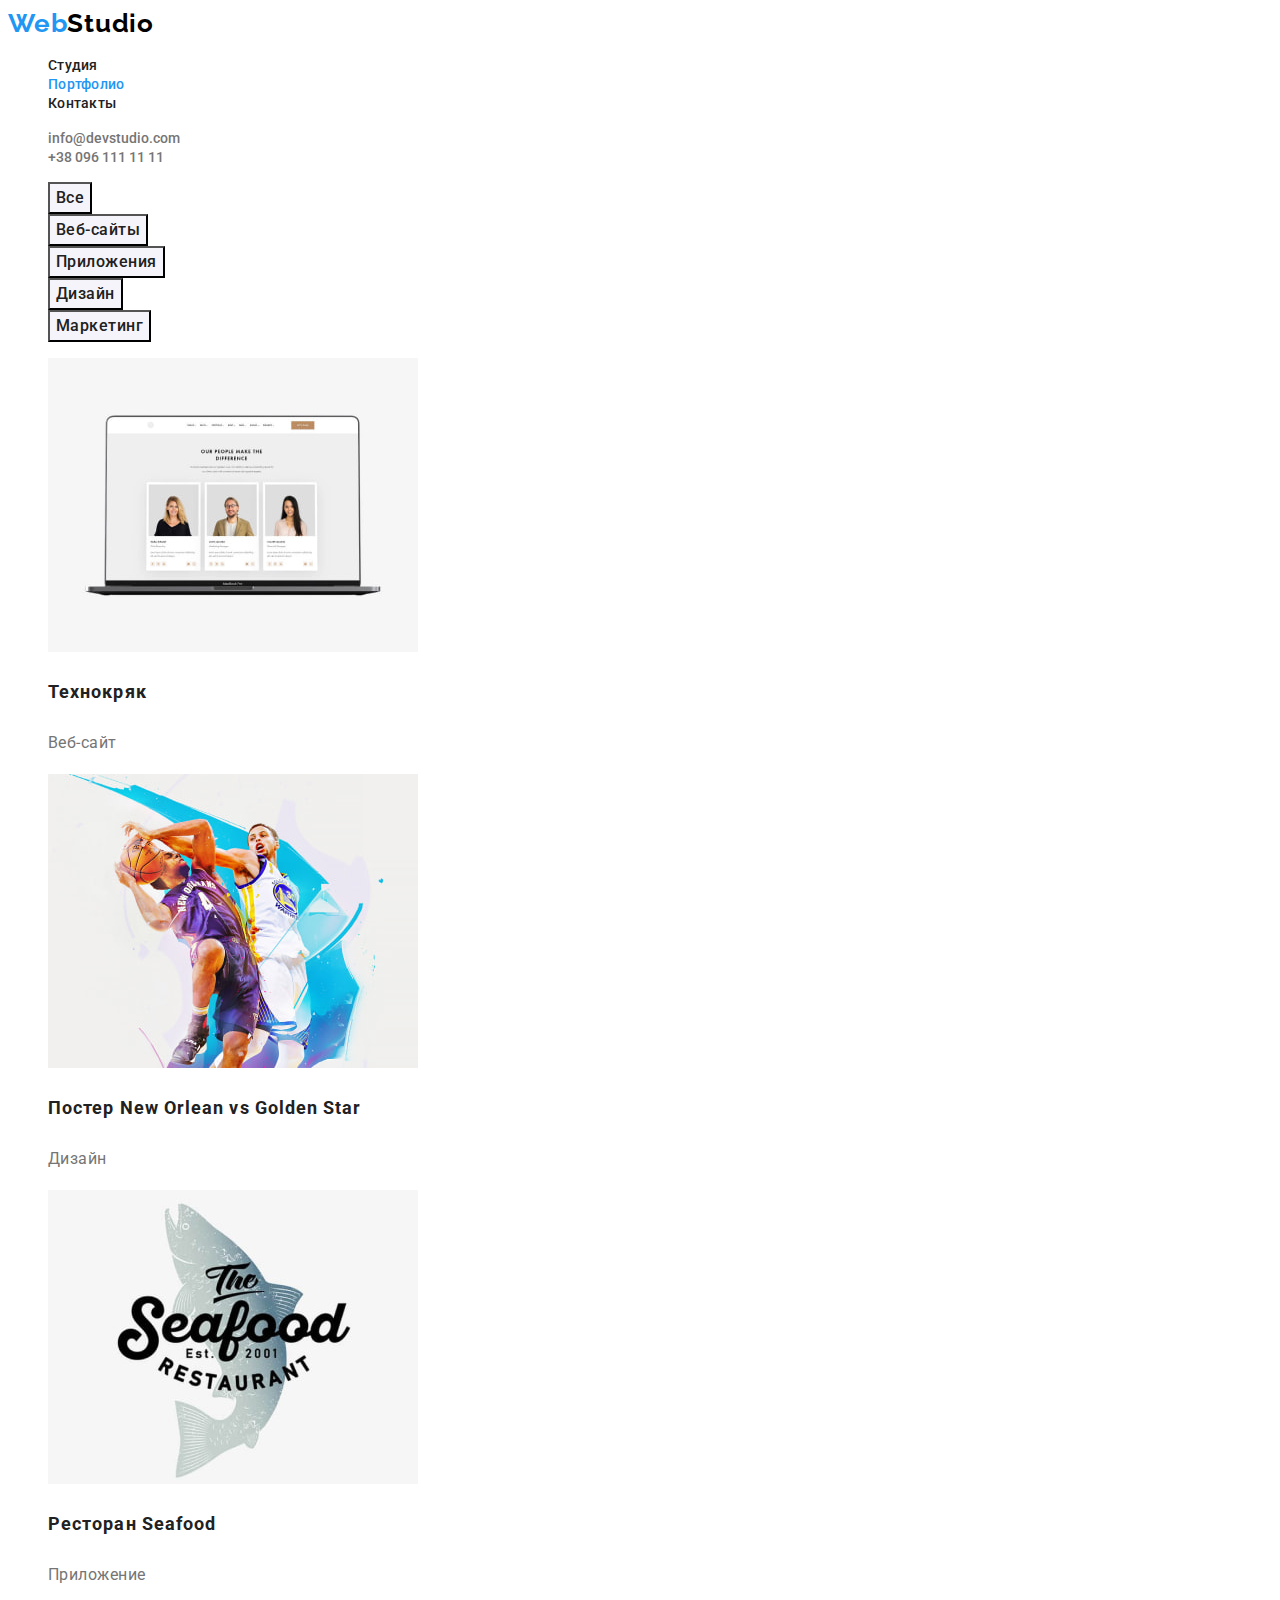
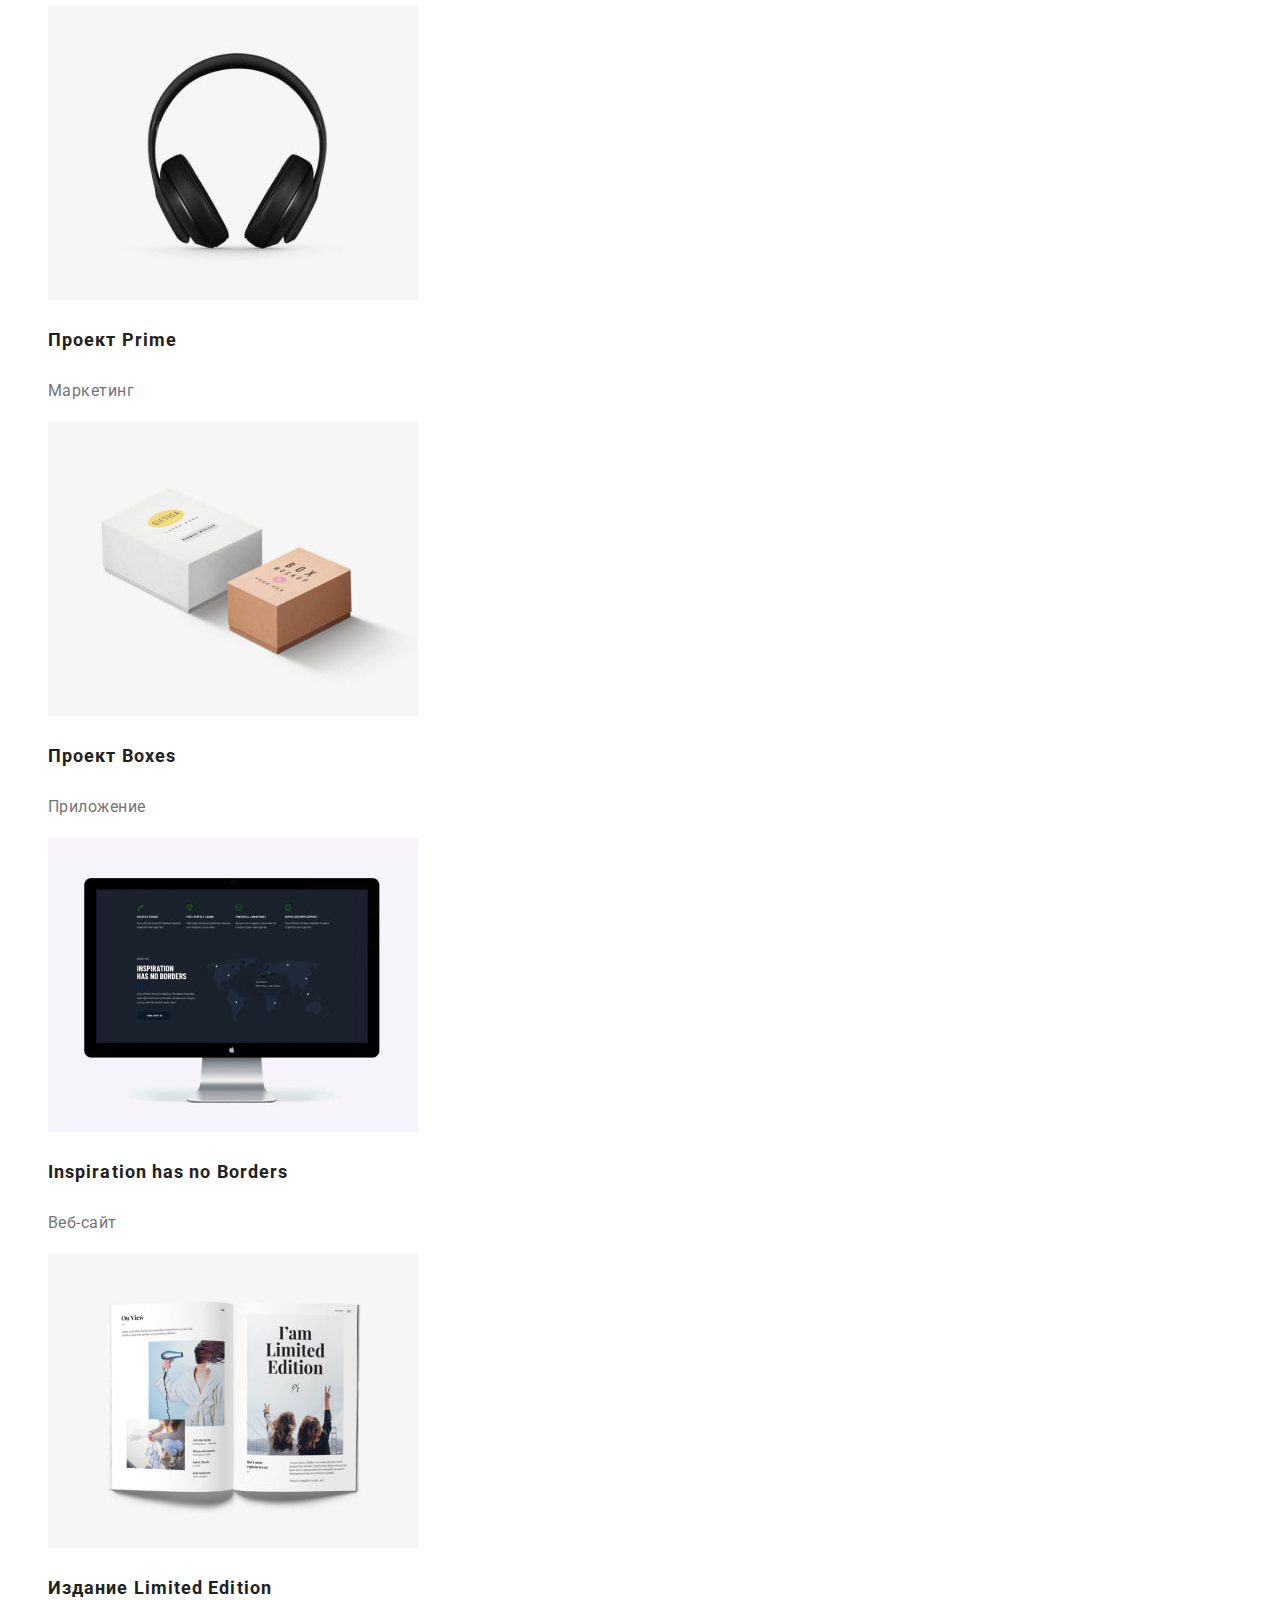
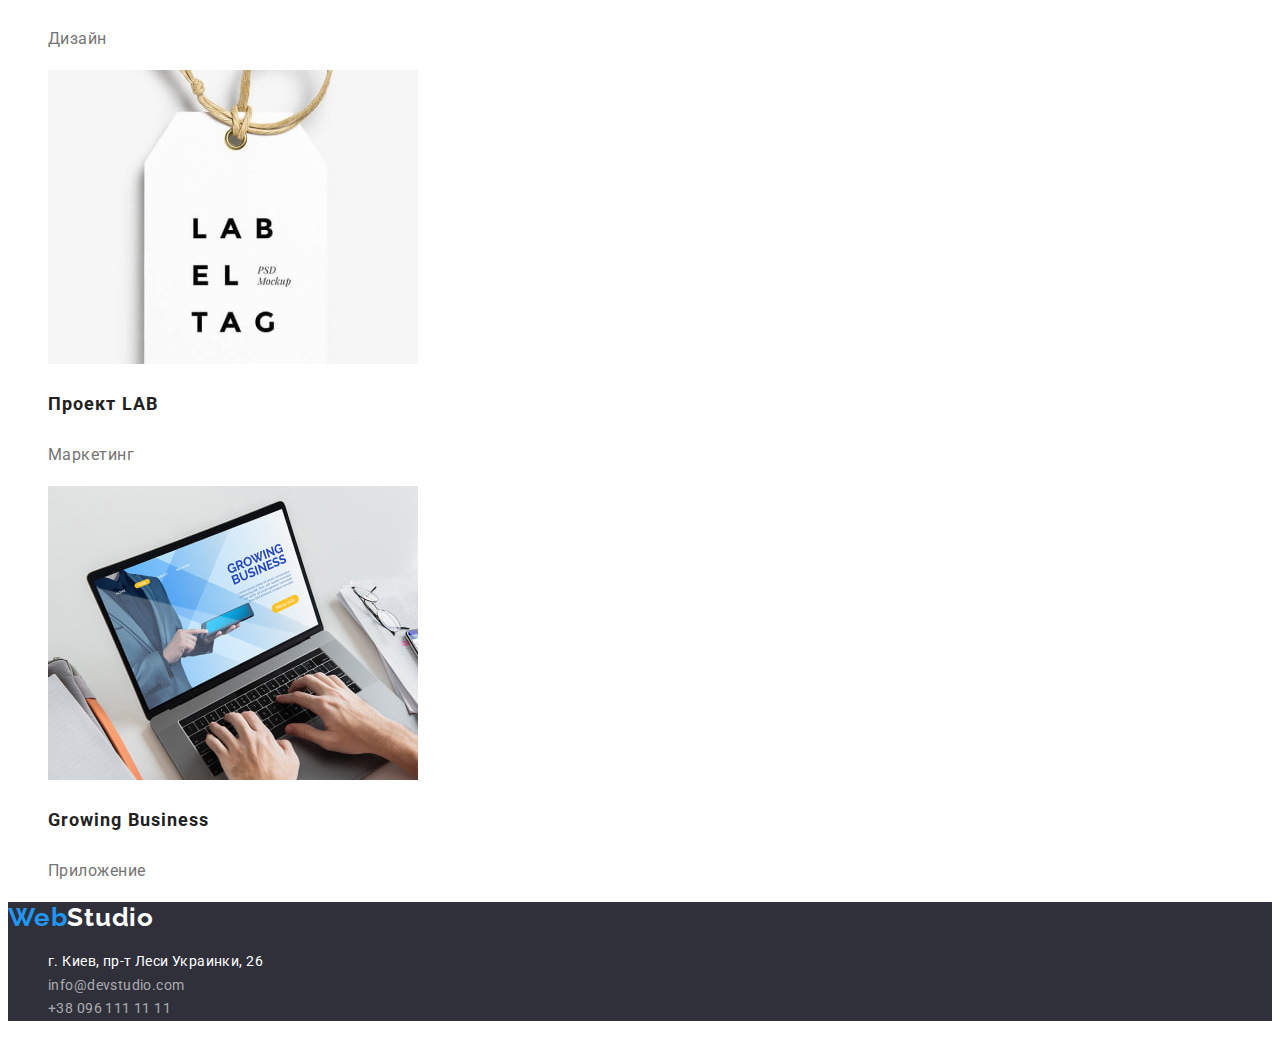
==== portfolio.html @ c5df9e2e "Клонирует репозиторий" ====
<!DOCTYPE html>
<html lang="en">
<head>
    <meta charset="UTF-8">
    <meta http-equiv="X-UA-Compatible" content="IE=edge">
    <meta name="viewport" content="width=, initial-scale=1.0">
    <title>Портфолио</title>

    <link rel="preconnect" href="https://fonts.googleapis.com">
    <link rel="preconnect" href="https://fonts.gstatic.com" crossorigin>
    <link href="https://fonts.googleapis.com/css2?family=Raleway:wght@700&family=Roboto:wght@400;500;700;900&display=swap" rel="stylesheet">

    <link rel="stylesheet" href="./css/styles.css">

</head>
<body>
    <!-- Шапка сайта -->
    <header>
        <nav>
            <a class="logo" href="./index.html">Web<span class="logo-title">Studio</span></a> 
            <ul>
                <li><a class="link-nav" href="./index.html">Студия</a></li>
                <li><a class="link-nav current" href="./portfolio.html">Портфолио</a></li>
                <li><a class="link-nav" href="">Контакты</a></li>
            </ul>
        </nav>

            <ul>
                <li><a class="contact-nav" href="mailto:info@devstudio.com">info@devstudio.com</a></li>
                <li><a class="contact-nav" href="tel:+380961111111">+38 096 111 11 11</a></li>
            </ul>  
    </header>

    <main>
        <section>
            <!-- Заголовок для ассистивных технологий -->
            <h1 class="visually-hidden">Портфолио</h1>

            <!-- Фильтры -->
            <!-- Заголовок для ассистивных технологий -->
            <h2 class="visually-hidden">Фильтры страницы портфолио</h2>
            <ul>
                <li>
                    <button class="button-filter active" type="button">Все</button>
                </li>
                <li>
                    <button class="button-filter" type="button">Веб-сайты</button>
                </li>
                <li>
                    <button class="button-filter" type="button">Приложения</button>
                </li>
                <li>
                    <button class="button-filter" type="button">Дизайн</button>
                </li>
                <li>
                    <button class="button-filter" type="button">Маркетинг</button>
                </li>
            </ul>        
            
            <!-- Заголовок для ассистивных технологий  -->
            <h2 class="visually-hidden">Галерея проектов</h2>
            <ul>
                <li>
                    <a href="">
                        <img src="./img-portfolio/img-1.jpeg" alt="Веб-сайт" width="370">
                        <h3 class="cards-title" >Технокряк</h3>
                        <p class="cards-item">Веб-сайт</p>
                    </a>
                </li>
                <li>
                    <a href="">
                        <img src="./img-portfolio/img-2.jpeg" alt="Дизайн" width="370">
                        <h3 class="cards-title" >Постер New Orlean vs Golden Star</h3>
                        <p class="cards-item">Дизайн</p>
                    </a>
                </li>
                <li>
                    <a href="">
                        <img src="./img-portfolio/img-3.jpeg" alt="Приложение" width="370">
                        <h3 class="cards-title" >Ресторан Seafood</h3>
                        <p class="cards-item">Приложение</p>
                    </a>
                </li>
                <li>
                    <a href="">
                        <img src="./img-portfolio/img-4.jpeg" alt="Маркетинг" width="370">
                        <h3 class="cards-title" >Проект Prime</h3>
                        <p class="cards-item">Маркетинг</p>
                    </a>
                </li>
                <li>
                    <a href="">
                        <img src="./img-portfolio/img-5.jpeg" alt="Приложение" width="370">
                        <h3 class="cards-title" >Проект Boxes</h3>
                        <p class="cards-item">Приложение</p>
                    </a>
                </li>
                <li>
                    <a href="">
                        <img src="./img-portfolio/img-6.jpeg" alt="Веб-сайт" width="370">
                        <h3 class="cards-title" >Inspiration has no Borders</h3>
                        <p class="cards-item">Веб-сайт</p>
                    </a>
                </li>
                <li>
                    <a href="">
                        <img src="./img-portfolio/img-7.jpeg" alt="Дизайн" width="370">
                        <h3 class="cards-title" >Издание Limited Edition</h3>
                        <p class="cards-item">Дизайн</p>
                    </a>
                </li>
                <li>
                    <a href="">
                        <img src="./img-portfolio/img-8.jpeg" alt="Маркетинг" width="370">
                        <h3 class="cards-title" >Проект LAB</h3>
                        <p class="cards-item">Маркетинг</p>
                    </a>
                </li>
                <li>
                    <a href="">
                        <img src="./img-portfolio/img-9.jpeg" alt="Приложение" width="370">
                        <h3 class="cards-title" >Growing Business</h3>
                        <p class="cards-item">Приложение</p>
                    </a>
                </li>
            </ul>
        </section>
    </main>

    <!-- Футер -->
    <footer class="footer">
        <a class="logo" href="./index.html">Web<span class="logo-title-footer">Studio</span></a>
        <address>
            <ul>
                <li><a class="address-text" href="">г. Киев, пр-т Леси Украинки, 26</a></li>
                <li><a class="address-link" href="mailto:info@devstudio.com">info@devstudio.com</a></li>
                <li><a class="address-link" href="tel:+380961111111">+38 096 111 11 11</a></li>
            </ul>
        </address>
    </footer>
</body>
</html>
---- css/styles.css ----
:root {
  --primary-text-color: #757575;
  --title-text-color: #212121;
  --accent-color: #2196f3;
  --background-clr-btn: #F5F4FA;
}

body {
  font-family: 'Roboto', sans-serif;
  background-color: #ffffff;
  color: var(--primary-text-color);
}

li {
  list-style: none;
}
a {
  text-decoration: none;
}
/* Шапка сайта */
.logo {
  font-family: 'Raleway';
  font-weight: 700;
  font-size: 26px;
  line-height: 1.2;
  letter-spacing: 0.03em;

  color: var(--accent-color);
}

.logo-title {
  font-family: 'Raleway';
  font-size: 26px;
  line-height: 1.2;
  letter-spacing: 0.03em;

  color: #000000;
}

.link-nav.current {
  color: var(--accent-color)
}

.link-nav {
  font-weight: 500;
  font-size: 14px;
  line-height: 1.14;
  letter-spacing: 0.02em;

  color: var(--title-text-color);
}

.link-nav:hover,
.link-nav.current:focus {
  color: var(--accent-color);
}

.link-nav.current:active {
  color: var(--accent-color);
}

.contact-nav {
  font-weight: 500;
  font-size: 14px;
  line-height: 1.14;

  color: var(--primary-text-color);
}

.contact-nav:hover,
.contact-nav:focus {
  color: var(--accent-color);
}

/* Секция Герой */
.hero {
  background: #2f303a;
}

.hero-title {
  font-weight: 900;
  font-size: 44px;
  line-height: 1.4;
  text-align: center;
  letter-spacing: 0.06em;
  text-transform: uppercase;

  color: #ffffff;
}

.button {
  font-family: inherit;
  font-weight: 700;
  font-size: 16px;
  line-height: 1.8;
  align-items: center;
  text-align: center;
  letter-spacing: 0.06em;
  cursor: pointer;

  background-color: var(--accent-color);
  color: #FFFFFF;
}

/* Основные задачи Веб-Студии */
.visually-hidden {
  position: absolute;
  white-space: nowrap;
  width: 1px;
  height: 1px;
  overflow: hidden;
  border: 0;
  padding: 0;
  clip: rect(0 0 0 0);
  clip-path: inset(50%);
  margin: -1px;
}

.features-title {
  font-weight: 700;
  font-size: 14px;
  line-height: 1.14;
  letter-spacing: 0.03em;
  text-transform: uppercase;

  color: var(--title-text-color)
  }

.features-text {
font-size: 14px;
line-height: 1.7;
letter-spacing: 0.03em;

color: var(--primary-text-color)
}

/* Задачи Веб-Студии */
.tasks {
font-weight: 700;
font-size: 36px;
line-height: 1.16;
text-align: center;
letter-spacing: 0.03em;

color: var(--title-text-color)
}

/* Наша команда */
.section-team {
  background: #F5F4FA;
}
.team-title {
  font-weight: 700;
  font-size: 36px;
  line-height: 1.16;
  text-align: center;
  letter-spacing: 0.03em;

  color: var(--title-text-color)
}

.team-member {
  font-weight: 500;
  font-size: 16px;
  line-height: 1.18;
  letter-spacing: 0.03em;

  color: var(--title-text-color);
}

.team-stream {
  font-weight: 400;
  font-size: 16px;
  line-height: 1.18;
  letter-spacing: 0.03em;

  color: var(--primary-text-color)
}

/* Футер */
.footer {
  background: #2F303A;
}

.logo-title-footer {
  font-family: 'Raleway';
  font-size: 26px;
  line-height: 1.2;
  letter-spacing: 0.03em;

  color: #FFFFFF;
}

.address-text {
  font-family: 'Roboto';
  font-style: normal;
  font-size: 14px;
  line-height: 1.71;
  letter-spacing: 0.03em;

  color: #FFFFFF;
}
.address-link {
  font-family: 'Roboto';
  font-style: normal;
  font-size: 14px;
  line-height: 1.71;
  letter-spacing: 0.03em;

  color: rgba(255, 255, 255, 0.6);
}

/* Страница Портфолио */

.button-filter {
  font-family: inherit;
  font-weight: 500;
  font-size: 16px;
  line-height: 1.62;
  text-align: center;
  letter-spacing: 0.03em;
  cursor: pointer;
  
  color:var(--title-text-color);
  background-color: var(--background-clr-btn);
}
.button-filter:hover,
.button-filter:focus {
  color: #FFFFFF;
  background-color: var(--accent-color);
}
.button-filter .active:active {
  color: #FFFFFF;
  background-color: var(--accent-color);
}
/* Галерея проектов */
.cards-title {
  font-weight: 700;
  font-size: 18px;
  line-height: 2;
  letter-spacing: 0.06em;

  color: var(--title-text-color)
}
.cards-item {
  font-size: 16px;
  line-height: 1.88;
  letter-spacing: 0.03em;

  color: var(--primary-text-color);
}
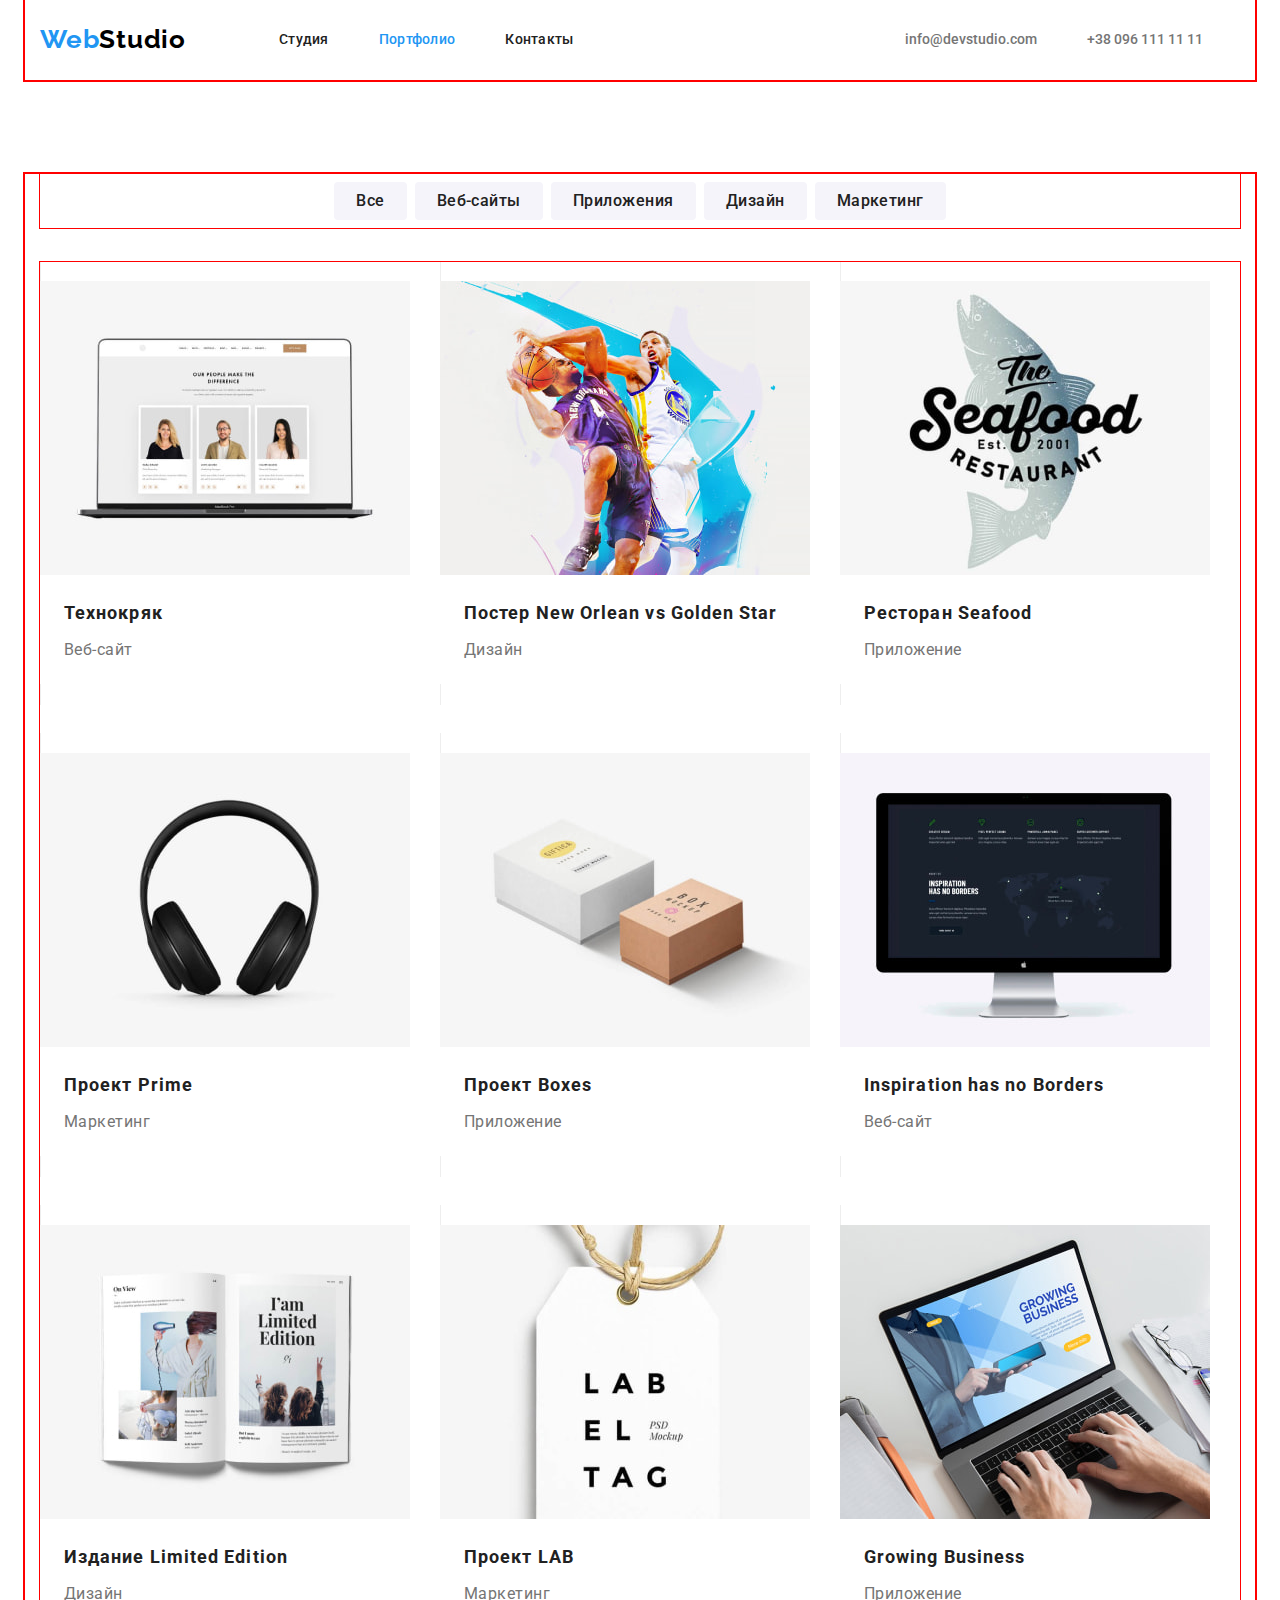
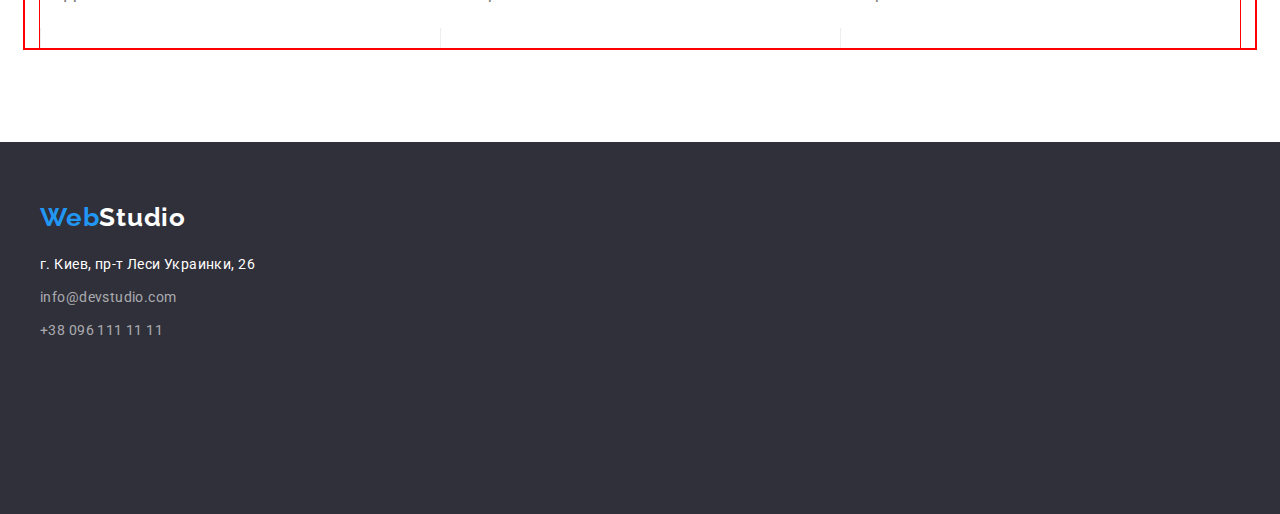
==== commit 6e7c81ba: "Оформляет страницу портфолио" ====
--- a/portfolio.html
+++ b/portfolio.html
@@ -6,118 +6,123 @@
     <meta name="viewport" content="width=, initial-scale=1.0">
     <title>Портфолио</title>
 
+    <link rel="stylesheet" href="https://cdnjs.cloudflare.com/ajax/libs/modern-normalize/1.1.0/modern-normalize.min.css" integrity="sha512-wpPYUAdjBVSE4KJnH1VR1HeZfpl1ub8YT/NKx4PuQ5NmX2tKuGu6U/JRp5y+Y8XG2tV+wKQpNHVUX03MfMFn9Q==" crossorigin="anonymous" referrerpolicy="no-referrer" />
+
     <link rel="preconnect" href="https://fonts.googleapis.com">
     <link rel="preconnect" href="https://fonts.gstatic.com" crossorigin>
     <link href="https://fonts.googleapis.com/css2?family=Raleway:wght@700&family=Roboto:wght@400;500;700;900&display=swap" rel="stylesheet">
 
     <link rel="stylesheet" href="./css/styles.css">
+    <link rel="stylesheet" href="./css/flex.css">
 
 </head>
 <body>
     <!-- Шапка сайта -->
     <header>
-        <nav>
-            <a class="logo" href="./index.html">Web<span class="logo-title">Studio</span></a> 
-            <ul>
-                <li><a class="link-nav" href="./index.html">Студия</a></li>
-                <li><a class="link-nav current" href="./portfolio.html">Портфолио</a></li>
-                <li><a class="link-nav" href="">Контакты</a></li>
+        <div class="header">
+            <nav class="nav-box">
+                <a class="logo" href="./index.html">Web<span class="logo-title">Studio</span></a> 
+                <ul class="navigation-links">
+                    <li class="site-nav"><a class="link-nav" href="./index.html">Студия</a></li>
+                    <li class="site-nav"><a class="link-nav current" href="./portfolio.html">Портфолио</a></li>
+                    <li class="site-nav"><a class="link-nav" href="">Контакты</a></li>
+                </ul>
+            </nav>
+
+            <ul class="contact-box">
+                <li class="site-contact"><a class="contact-nav" href="mailto:info@devstudio.com">info@devstudio.com</a></li>
+                <li class="site-contact"><a class="contact-nav" href="tel:+380961111111">+38 096 111 11 11</a></li>
             </ul>
-        </nav>
-
-            <ul>
-                <li><a class="contact-nav" href="mailto:info@devstudio.com">info@devstudio.com</a></li>
-                <li><a class="contact-nav" href="tel:+380961111111">+38 096 111 11 11</a></li>
-            </ul>  
+        </div> 
     </header>
 
     <main>
-        <section>
+        <section class="portfolio">
             <!-- Заголовок для ассистивных технологий -->
             <h1 class="visually-hidden">Портфолио</h1>
 
             <!-- Фильтры -->
             <!-- Заголовок для ассистивных технологий -->
             <h2 class="visually-hidden">Фильтры страницы портфолио</h2>
-            <ul>
-                <li>
-                    <button class="button-filter active" type="button">Все</button>
-                </li>
-                <li>
-                    <button class="button-filter" type="button">Веб-сайты</button>
-                </li>
-                <li>
-                    <button class="button-filter" type="button">Приложения</button>
-                </li>
-                <li>
-                    <button class="button-filter" type="button">Дизайн</button>
-                </li>
-                <li>
-                    <button class="button-filter" type="button">Маркетинг</button>
-                </li>
-            </ul>        
+                <ul class="list-filter">
+                    <li class="item-filter">
+                        <button class="button-filter active" type="button">Все</button>
+                    </li>
+                    <li class="item-filter">
+                        <button class="button-filter" type="button">Веб-сайты</button>
+                    </li>
+                    <li class="item-filter">
+                        <button class="button-filter" type="button">Приложения</button>
+                    </li>
+                    <li class="item-filter">
+                        <button class="button-filter" type="button">Дизайн</button>
+                    </li>
+                    <li class="item-filter">
+                        <button class="button-filter" type="button">Маркетинг</button>
+                    </li>
+                </ul>       
             
             <!-- Заголовок для ассистивных технологий  -->
             <h2 class="visually-hidden">Галерея проектов</h2>
-            <ul>
-                <li>
-                    <a href="">
+            <ul class="cadrs-list">
+                <li class="item-card">
+                    <a class="link-card" href="">
                         <img src="./img-portfolio/img-1.jpeg" alt="Веб-сайт" width="370">
                         <h3 class="cards-title" >Технокряк</h3>
                         <p class="cards-item">Веб-сайт</p>
                     </a>
                 </li>
-                <li>
-                    <a href="">
+                <li class="item-card">
+                    <a class="link-card" href="">
                         <img src="./img-portfolio/img-2.jpeg" alt="Дизайн" width="370">
                         <h3 class="cards-title" >Постер New Orlean vs Golden Star</h3>
                         <p class="cards-item">Дизайн</p>
                     </a>
                 </li>
-                <li>
-                    <a href="">
+                <li class="item-card">
+                    <a class="link-card" href="">
                         <img src="./img-portfolio/img-3.jpeg" alt="Приложение" width="370">
                         <h3 class="cards-title" >Ресторан Seafood</h3>
                         <p class="cards-item">Приложение</p>
                     </a>
                 </li>
-                <li>
-                    <a href="">
+                <li class="item-card">
+                    <a class="link-card" href="">
                         <img src="./img-portfolio/img-4.jpeg" alt="Маркетинг" width="370">
                         <h3 class="cards-title" >Проект Prime</h3>
                         <p class="cards-item">Маркетинг</p>
                     </a>
                 </li>
-                <li>
-                    <a href="">
+                <li class="item-card">
+                    <a class="link-card" href="">
                         <img src="./img-portfolio/img-5.jpeg" alt="Приложение" width="370">
                         <h3 class="cards-title" >Проект Boxes</h3>
                         <p class="cards-item">Приложение</p>
                     </a>
                 </li>
-                <li>
-                    <a href="">
+                <li class="item-card">
+                    <a class="link-card" href="">
                         <img src="./img-portfolio/img-6.jpeg" alt="Веб-сайт" width="370">
                         <h3 class="cards-title" >Inspiration has no Borders</h3>
                         <p class="cards-item">Веб-сайт</p>
                     </a>
                 </li>
-                <li>
-                    <a href="">
+                <li class="item-card">
+                    <a class="link-card" href="">
                         <img src="./img-portfolio/img-7.jpeg" alt="Дизайн" width="370">
                         <h3 class="cards-title" >Издание Limited Edition</h3>
                         <p class="cards-item">Дизайн</p>
                     </a>
                 </li>
-                <li>
-                    <a href="">
+                <li class="item-card">
+                    <a class="link-card" href="">
                         <img src="./img-portfolio/img-8.jpeg" alt="Маркетинг" width="370">
                         <h3 class="cards-title" >Проект LAB</h3>
                         <p class="cards-item">Маркетинг</p>
                     </a>
                 </li>
-                <li>
-                    <a href="">
+                <li class="item-card">
+                    <a class="link-card" href="">
                         <img src="./img-portfolio/img-9.jpeg" alt="Приложение" width="370">
                         <h3 class="cards-title" >Growing Business</h3>
                         <p class="cards-item">Приложение</p>
@@ -129,14 +134,18 @@
 
     <!-- Футер -->
     <footer class="footer">
-        <a class="logo" href="./index.html">Web<span class="logo-title-footer">Studio</span></a>
-        <address>
-            <ul>
-                <li><a class="address-text" href="">г. Киев, пр-т Леси Украинки, 26</a></li>
-                <li><a class="address-link" href="mailto:info@devstudio.com">info@devstudio.com</a></li>
-                <li><a class="address-link" href="tel:+380961111111">+38 096 111 11 11</a></li>
-            </ul>
-        </address>
+        <div class="footer-item">
+            <div class="logotype">
+                <a class="logo-footer" href="./index.html">Web<span class="logo-title-footer">Studio</span></a> 
+            </div>
+            <address class="address">
+                <ul>
+                    <li class="address-item"><a class="address-text" href="">г. Киев, пр-т Леси Украинки, 26</a></li>
+                    <li class="address-item"><a class="address-link" href="mailto:info@devstudio.com">info@devstudio.com</a></li>
+                    <li class="address-item"><a class="address-link" href="tel:+380961111111">+38 096 111 11 11</a></li>
+                </ul>
+            </address>
+        </div>
     </footer>
 </body>
 </html>--- a/css/styles.css
+++ b/css/styles.css
@@ -2,20 +2,40 @@
   --primary-text-color: #757575;
   --title-text-color: #212121;
   --accent-color: #2196f3;
-  --background-clr-btn: #F5F4FA;
+  --background-clr-btn: #f5f4fa;
 }
 
 body {
   font-family: 'Roboto', sans-serif;
   background-color: #ffffff;
   color: var(--primary-text-color);
+
+  margin: 0;
 }
 
 li {
   list-style: none;
+  margin: 0;
+}
+ul {
+  margin: 0;
+  padding: 0;
 }
 a {
   text-decoration: none;
+  margin: 0;
+  padding: 0;
+}
+p {
+  margin: 0;
+}
+h1,
+h2,
+h3 {
+  margin: 0;
+}
+img {
+  display: block;
 }
 /* Шапка сайта */
 .logo {
@@ -25,9 +45,12 @@
   line-height: 1.2;
   letter-spacing: 0.03em;
 
-  color: var(--accent-color);
-}
-
+  display: block;
+  padding-top: 24px;
+  padding-bottom: 25px;
+
+  color: var(--accent-color);
+}
 .logo-title {
   font-family: 'Raleway';
   font-size: 26px;
@@ -36,12 +59,37 @@
 
   color: #000000;
 }
-
-.link-nav.current {
-  color: var(--accent-color)
-}
-
+.header {
+  display: flex;
+  width: 1200px;
+  height: 80px;
+  padding-left: 15px;
+  padding-right: 15px;
+
+  outline: 2px solid red;
+
+  margin-left: auto;
+  margin-right: auto;
+  align-items: center;
+}
+.nav-box {
+  display: flex;
+}
+.contact-box {
+  display: flex;
+  margin-left: 331px;
+}
+.navigation-links {
+  display: flex;
+  margin-left: 93px;
+}
+.navigation-links .site-nav + .site-nav {
+  margin-left: 50px;
+}
 .link-nav {
+  display: block;
+  padding: 32px 0;
+
   font-weight: 500;
   font-size: 14px;
   line-height: 1.14;
@@ -49,7 +97,9 @@
 
   color: var(--title-text-color);
 }
-
+.link-nav.current {
+  color: var(--accent-color);
+}
 .link-nav:hover,
 .link-nav.current:focus {
   color: var(--accent-color);
@@ -58,15 +108,19 @@
 .link-nav.current:active {
   color: var(--accent-color);
 }
-
+.contact-box .site-contact + .site-contact {
+  margin-left: 50px;
+}
 .contact-nav {
   font-weight: 500;
   font-size: 14px;
   line-height: 1.14;
 
   color: var(--primary-text-color);
-}
-
+
+  display: block;
+  padding: 32px 0;
+}
 .contact-nav:hover,
 .contact-nav:focus {
   color: var(--accent-color);
@@ -76,8 +130,22 @@
 .hero {
   background: #2f303a;
 }
-
+.hero-conteiner {
+  text-align: center;
+  width: 1200px;
+  padding-left: 15px;
+  padding-right: 15px;
+  padding-top: 200px;
+  margin-left: auto;
+  margin-right: auto;
+}
 .hero-title {
+  width: 696px;
+  height: 120px;
+  margin-left: auto;
+  margin-right: auto;
+  margin-bottom: 30px;
+
   font-weight: 900;
   font-size: 44px;
   line-height: 1.4;
@@ -89,17 +157,20 @@
 }
 
 .button {
+  margin-right: auto;
+  margin-left: auto;
+  margin-bottom: 200px;
+
   font-family: inherit;
   font-weight: 700;
   font-size: 16px;
   line-height: 1.8;
-  align-items: center;
-  text-align: center;
+
   letter-spacing: 0.06em;
   cursor: pointer;
 
   background-color: var(--accent-color);
-  color: #FFFFFF;
+  color: #ffffff;
 }
 
 /* Основные задачи Веб-Студии */
@@ -115,51 +186,122 @@
   clip-path: inset(50%);
   margin: -1px;
 }
-
+.container {
+  width: 1200px;
+  padding-left: 15px;
+  padding-right: 15px;
+  margin-left: auto;
+  margin-right: auto;
+  margin-top: 97px;
+  margin-bottom: 94px;
+}
+.features {
+  display: flex;
+}
+.features-item {
+  width: 270px;
+}
+.features .features-item + .features-item {
+  margin-left: 30px;
+}
 .features-title {
+  margin-bottom: 10px;
+
   font-weight: 700;
   font-size: 14px;
   line-height: 1.14;
   letter-spacing: 0.03em;
   text-transform: uppercase;
 
-  color: var(--title-text-color)
-  }
+  color: var(--title-text-color);
+}
 
 .features-text {
-font-size: 14px;
-line-height: 1.7;
-letter-spacing: 0.03em;
-
-color: var(--primary-text-color)
+  font-size: 14px;
+  line-height: 1.7;
+  letter-spacing: 0.03em;
+
+  color: var(--primary-text-color);
 }
 
 /* Задачи Веб-Студии */
-.tasks {
-font-weight: 700;
-font-size: 36px;
-line-height: 1.16;
-text-align: center;
-letter-spacing: 0.03em;
-
-color: var(--title-text-color)
-}
-
-/* Наша команда */
-.section-team {
-  background: #F5F4FA;
-}
-.team-title {
+.container-task {
+  width: 1200px;
+  padding-left: 15px;
+  padding-right: 15px;
+  margin-left: auto;
+  margin-right: auto;
+  margin-bottom: 94px;
+}
+.tasks-title {
+  margin-bottom: 50px;
+
   font-weight: 700;
   font-size: 36px;
   line-height: 1.16;
   text-align: center;
   letter-spacing: 0.03em;
 
-  color: var(--title-text-color)
-}
-
+  color: var(--title-text-color);
+}
+.tasks {
+  display: flex;
+}
+.tasks .task-item + .task-item {
+  margin-left: 30px;
+}
+
+/* Наша команда */
+.container-team {
+  background: #f5f4fa;
+}
+.our-team {
+  display: flex;
+  width: 1200px;
+  padding-left: 15px;
+  padding-right: 15px;
+  margin-left: auto;
+  margin-right: auto;
+  height: 648px;
+  flex-wrap: wrap;
+  justify-content: space-around;
+  align-content: center;
+}
+.team-title {
+  padding-top: 94px;
+  padding-bottom: 50px;
+
+  text-align: center;
+  font-weight: 700;
+  font-size: 36px;
+  line-height: 1.16;
+
+  letter-spacing: 0.03em;
+
+  color: var(--title-text-color);
+}
+.list-members {
+  display: flex;
+  text-align: center;
+  width: 1170px;
+  height: 368px;
+  margin-bottom: 94px;
+  margin-left: auto;
+  margin-right: auto;
+}
+.list-members .member + .member {
+  margin-left: 30px;
+}
+.member {
+  width: 270px;
+  height: 368px;
+
+  background-color: #ffffff;
+}
 .team-member {
+  margin-top: 30px;
+  text-align: center;
+
   font-weight: 500;
   font-size: 16px;
   line-height: 1.18;
@@ -169,28 +311,64 @@
 }
 
 .team-stream {
+  margin-top: 10px;
+  text-align: center;
+
   font-weight: 400;
   font-size: 16px;
   line-height: 1.18;
   letter-spacing: 0.03em;
 
-  color: var(--primary-text-color)
+  color: var(--primary-text-color);
 }
 
 /* Футер */
 .footer {
-  background: #2F303A;
-}
-
+  background: #2f303a;
+  display: block;
+}
+.footer-item {
+  align-items: flex-start;
+  width: 1200px;
+  height: 252px;
+  padding: 60px 15px;
+  margin-left: auto;
+  margin-right: auto;
+}
+.logotype {
+  display: block;
+  margin-right: 0;
+}
+.logo-footer {
+  font-family: 'Raleway';
+  font-weight: 700;
+  font-size: 26px;
+  line-height: 1.2;
+  letter-spacing: 0.03em;
+
+  display: block;
+
+  color: var(--accent-color);
+}
+.address {
+  display: block;
+  width: 231px;
+  height: 81px;
+  padding-top: 20px;
+  padding-bottom: 60px;
+  margin-right: 0;
+}
 .logo-title-footer {
   font-family: 'Raleway';
   font-size: 26px;
   line-height: 1.2;
   letter-spacing: 0.03em;
 
-  color: #FFFFFF;
-}
-
+  color: #ffffff;
+}
+.address .address-item + .address-item {
+  padding-top: 9px;
+}
 .address-text {
   font-family: 'Roboto';
   font-style: normal;
@@ -198,7 +376,7 @@
   line-height: 1.71;
   letter-spacing: 0.03em;
 
-  color: #FFFFFF;
+  color: #ffffff;
 }
 .address-link {
   font-family: 'Roboto';
@@ -220,17 +398,17 @@
   text-align: center;
   letter-spacing: 0.03em;
   cursor: pointer;
-  
-  color:var(--title-text-color);
+
+  color: var(--title-text-color);
   background-color: var(--background-clr-btn);
 }
 .button-filter:hover,
 .button-filter:focus {
-  color: #FFFFFF;
+  color: #ffffff;
   background-color: var(--accent-color);
 }
 .button-filter .active:active {
-  color: #FFFFFF;
+  color: #ffffff;
   background-color: var(--accent-color);
 }
 /* Галерея проектов */
@@ -240,7 +418,7 @@
   line-height: 2;
   letter-spacing: 0.06em;
 
-  color: var(--title-text-color)
+  color: var(--title-text-color);
 }
 .cards-item {
   font-size: 16px;
@@ -248,4 +426,4 @@
   letter-spacing: 0.03em;
 
   color: var(--primary-text-color);
-}+}
--- a/css/flex.css
+++ b/css/flex.css
@@ -0,0 +1,57 @@
+/* Кнопки фильтра портфолио */
+.portfolio {
+    width: 1200px;
+    padding-left: 15px;
+    padding-right: 15px;
+    margin: 94px auto;
+    outline: 2px solid red;
+}
+.list-filter {
+    display: flex;
+    align-items: center;
+    justify-content: center;
+    height: 54px;
+
+    outline: 1px solid red;
+}
+.list-filter .item-filter + .item-filter {
+    margin-left: 8px;
+}
+.button-filter {
+    background: #F5F4FA;
+    border-radius: 4px;
+    border: none;
+    padding: 6px 22px;
+}
+
+/* Портфолио */
+.cadrs-list {
+    display: flex;
+    flex-wrap: wrap;
+    margin-top: 34px;
+
+    outline: 1px solid red;
+}
+.link-card {
+    border: 1px solid #EEEEEE;
+}
+.cards-title {
+    margin-top: 20px;
+    margin-left: 24px;
+    margin-right: 24px;
+}
+.cards-item {
+    margin-top: 4px;
+    margin-right: 24px;
+    margin-left: 24px;
+    margin-bottom: 20px;
+}
+.item-card {
+    margin-right: 30px;
+}
+.item-card:nth-child(3n) {
+    margin-right: 0;
+}
+.item-card:nth-child(n+4) {
+    margin-top: 30px;
+}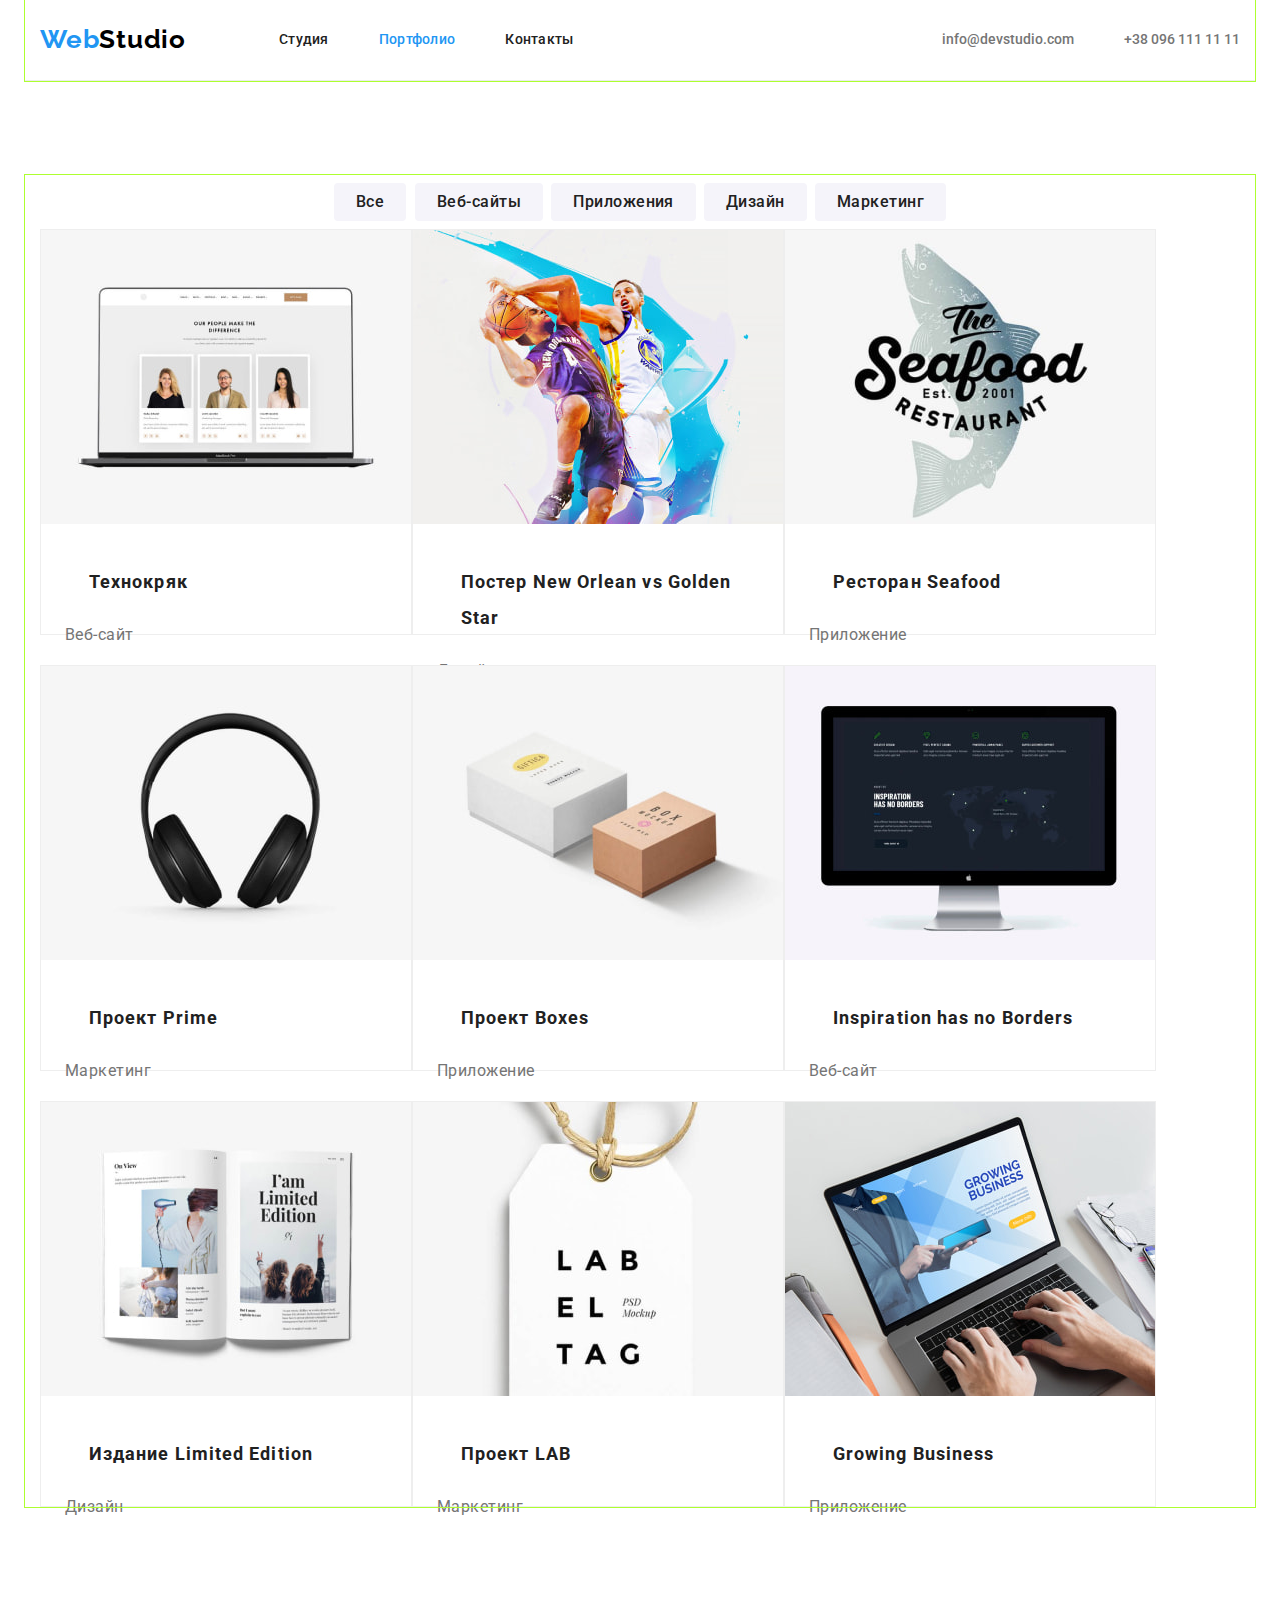
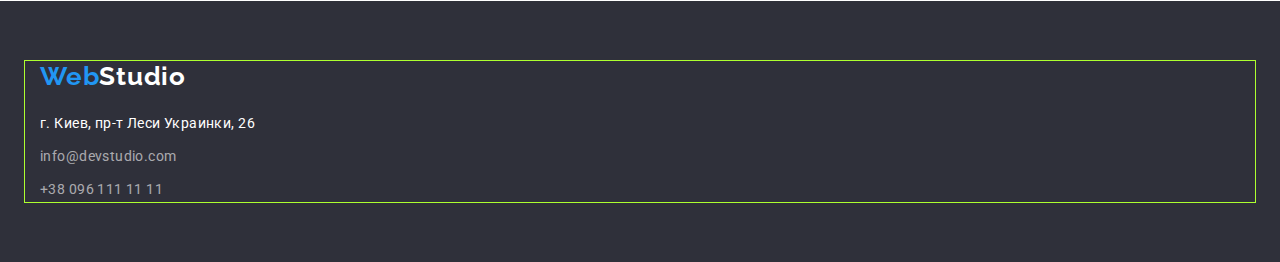
==== commit 8fb265a1: "Полная коррекция макета" ====
--- a/portfolio.html
+++ b/portfolio.html
@@ -18,10 +18,10 @@
 </head>
 <body>
     <!-- Шапка сайта -->
-    <header>
-        <div class="header">
+    <header class="header">
+        <div class="container header-container">
+            <a class="logo" href="./index.html">Web<span class="logo-title">Studio</span></a> 
             <nav class="nav-box">
-                <a class="logo" href="./index.html">Web<span class="logo-title">Studio</span></a> 
                 <ul class="navigation-links">
                     <li class="site-nav"><a class="link-nav" href="./index.html">Студия</a></li>
                     <li class="site-nav"><a class="link-nav current" href="./portfolio.html">Портфолио</a></li>
@@ -37,7 +37,8 @@
     </header>
 
     <main>
-        <section class="portfolio">
+        <section class="portfolio section">
+        <div class="container">
             <!-- Заголовок для ассистивных технологий -->
             <h1 class="visually-hidden">Портфолио</h1>
 
@@ -68,73 +69,92 @@
                 <li class="item-card">
                     <a class="link-card" href="">
                         <img src="./img-portfolio/img-1.jpeg" alt="Веб-сайт" width="370">
-                        <h3 class="cards-title" >Технокряк</h3>
-                        <p class="cards-item">Веб-сайт</p>
+                        <div class="cards-discription">
+                            <h3 class="cards-title">Технокряк</h3>
+                            <p class="cards-item">Веб-сайт</p>
+                        </div>
                     </a>
                 </li>
                 <li class="item-card">
                     <a class="link-card" href="">
                         <img src="./img-portfolio/img-2.jpeg" alt="Дизайн" width="370">
-                        <h3 class="cards-title" >Постер New Orlean vs Golden Star</h3>
-                        <p class="cards-item">Дизайн</p>
+                        <div class="cards-discription">
+                            <h3 class="cards-title">Постер New Orlean vs Golden Star</h3>
+                            <p class="cards-item">Дизайн</p>
+                        </div>
                     </a>
                 </li>
                 <li class="item-card">
                     <a class="link-card" href="">
                         <img src="./img-portfolio/img-3.jpeg" alt="Приложение" width="370">
-                        <h3 class="cards-title" >Ресторан Seafood</h3>
-                        <p class="cards-item">Приложение</p>
+                        <div class="cards-discription">
+                            <h3 class="cards-title">Ресторан Seafood</h3>
+                            <p class="cards-item">Приложение</p>
+                        </div>
                     </a>
                 </li>
                 <li class="item-card">
                     <a class="link-card" href="">
                         <img src="./img-portfolio/img-4.jpeg" alt="Маркетинг" width="370">
-                        <h3 class="cards-title" >Проект Prime</h3>
-                        <p class="cards-item">Маркетинг</p>
+                        <div class="cards-discription">
+                            <h3 class="cards-title">Проект Prime</h3>
+                            <p class="cards-item">Маркетинг</p>
+                        </div>
                     </a>
                 </li>
                 <li class="item-card">
                     <a class="link-card" href="">
                         <img src="./img-portfolio/img-5.jpeg" alt="Приложение" width="370">
-                        <h3 class="cards-title" >Проект Boxes</h3>
-                        <p class="cards-item">Приложение</p>
+                        <div class="cards-discription">
+                            <h3 class="cards-title">Проект Boxes</h3>
+                            <p class="cards-item">Приложение</p>
+                        </div>
                     </a>
                 </li>
                 <li class="item-card">
                     <a class="link-card" href="">
                         <img src="./img-portfolio/img-6.jpeg" alt="Веб-сайт" width="370">
-                        <h3 class="cards-title" >Inspiration has no Borders</h3>
-                        <p class="cards-item">Веб-сайт</p>
+                        <div class="cards-discription">
+                            <h3 class="cards-title">Inspiration has no Borders</h3>
+                            <p class="cards-item">Веб-сайт</p>
+                        </div>
                     </a>
                 </li>
                 <li class="item-card">
                     <a class="link-card" href="">
                         <img src="./img-portfolio/img-7.jpeg" alt="Дизайн" width="370">
-                        <h3 class="cards-title" >Издание Limited Edition</h3>
-                        <p class="cards-item">Дизайн</p>
+                        <div class="cards-discription">
+                            <h3 class="cards-title">Издание Limited Edition</h3>
+                            <p class="cards-item">Дизайн</p>
+                        </div>
                     </a>
                 </li>
                 <li class="item-card">
                     <a class="link-card" href="">
                         <img src="./img-portfolio/img-8.jpeg" alt="Маркетинг" width="370">
-                        <h3 class="cards-title" >Проект LAB</h3>
-                        <p class="cards-item">Маркетинг</p>
+                        <div class="cards-discription">
+                            <h3 class="cards-title">Проект LAB</h3>
+                            <p class="cards-item">Маркетинг</p>
+                        </div>
                     </a>
                 </li>
                 <li class="item-card">
                     <a class="link-card" href="">
                         <img src="./img-portfolio/img-9.jpeg" alt="Приложение" width="370">
-                        <h3 class="cards-title" >Growing Business</h3>
-                        <p class="cards-item">Приложение</p>
+                        <div class="cards-discription">
+                            <h3 class="cards-title">Growing Business</h3>
+                            <p class="cards-item">Приложение</p>
+                        </div>
                     </a>
                 </li>
             </ul>
+        </div>
         </section>
     </main>
 
     <!-- Футер -->
     <footer class="footer">
-        <div class="footer-item">
+        <div class="container">
             <div class="logotype">
                 <a class="logo-footer" href="./index.html">Web<span class="logo-title-footer">Studio</span></a> 
             </div>
--- a/css/styles.css
+++ b/css/styles.css
@@ -24,20 +24,32 @@
 a {
   text-decoration: none;
   margin: 0;
-  padding: 0;
-}
-p {
-  margin: 0;
-}
-h1,
-h2,
-h3 {
+}
+h1, h2, h3, p {
   margin: 0;
 }
 img {
   display: block;
 }
 /* Шапка сайта */
+
+.container {
+  width: 1200px;
+  padding-left: 15px;
+  padding-right: 15px;
+  margin-left: auto;
+  margin-right: auto;
+
+  outline: 1px solid greenyellow;
+}
+.section {
+  padding-top: 94px;
+  padding-bottom: 94px;
+}
+.header-container {
+  display: flex;
+  align-items: center;
+}
 .logo {
   font-family: 'Raleway';
   font-weight: 700;
@@ -45,9 +57,7 @@
   line-height: 1.2;
   letter-spacing: 0.03em;
 
-  display: block;
-  padding-top: 24px;
-  padding-bottom: 25px;
+  margin-right: 93px;
 
   color: var(--accent-color);
 }
@@ -59,36 +69,28 @@
 
   color: #000000;
 }
-.header {
-  display: flex;
-  width: 1200px;
-  height: 80px;
-  padding-left: 15px;
-  padding-right: 15px;
-
-  outline: 2px solid red;
-
-  margin-left: auto;
-  margin-right: auto;
+.navigation-links {
+  display: flex;
   align-items: center;
 }
-.nav-box {
-  display: flex;
+.site-nav {
+  margin-right: 50px;
+}
+.site-nav:last-child {
+  margin-right: 0;
 }
 .contact-box {
   display: flex;
-  margin-left: 331px;
-}
-.navigation-links {
-  display: flex;
-  margin-left: 93px;
-}
-.navigation-links .site-nav + .site-nav {
-  margin-left: 50px;
+  align-items: center;
+  margin-left: auto;
+}
+.site-contact {
+  display: flex;
 }
 .link-nav {
   display: block;
-  padding: 32px 0;
+  padding-top: 32px;
+  padding-bottom: 32px;
 
   font-weight: 500;
   font-size: 14px;
@@ -108,18 +110,22 @@
 .link-nav.current:active {
   color: var(--accent-color);
 }
-.contact-box .site-contact + .site-contact {
-  margin-left: 50px;
+.site-contact {
+  margin-right: 50px;
+}
+.site-contact:last-child {
+  margin-right: 0;
 }
 .contact-nav {
+  display: block;
+  padding-top: 32px;
+  padding-bottom: 32px;
+
   font-weight: 500;
   font-size: 14px;
   line-height: 1.14;
 
   color: var(--primary-text-color);
-
-  display: block;
-  padding: 32px 0;
 }
 .contact-nav:hover,
 .contact-nav:focus {
@@ -133,18 +139,21 @@
 .hero-conteiner {
   text-align: center;
   width: 1200px;
+  height: 600px;
   padding-left: 15px;
   padding-right: 15px;
   padding-top: 200px;
-  margin-left: auto;
-  margin-right: auto;
+  padding-bottom: 280px;
+  margin-left: auto;
+  margin-right: auto;
+
+  outline: 1px solid white;
 }
 .hero-title {
   width: 696px;
   height: 120px;
   margin-left: auto;
   margin-right: auto;
-  margin-bottom: 30px;
 
   font-weight: 900;
   font-size: 44px;
@@ -159,7 +168,9 @@
 .button {
   margin-right: auto;
   margin-left: auto;
-  margin-bottom: 200px;
+  margin-top: 30px;
+  width: 200px;
+  height: 50px;
 
   font-family: inherit;
   font-weight: 700;
@@ -186,20 +197,16 @@
   clip-path: inset(50%);
   margin: -1px;
 }
-.container {
-  width: 1200px;
-  padding-left: 15px;
-  padding-right: 15px;
-  margin-left: auto;
-  margin-right: auto;
-  margin-top: 97px;
-  margin-bottom: 94px;
+.conteiner-features {
+ height: 101px;
 }
 .features {
   display: flex;
+  justify-content: space-between;
 }
 .features-item {
   width: 270px;
+  height: 101px;
 }
 .features .features-item + .features-item {
   margin-left: 30px;
@@ -225,16 +232,11 @@
 }
 
 /* Задачи Веб-Студии */
-.container-task {
-  width: 1200px;
-  padding-left: 15px;
-  padding-right: 15px;
-  margin-left: auto;
-  margin-right: auto;
-  margin-bottom: 94px;
+.main-task {
+  padding-bottom: 94px;
 }
 .tasks-title {
-  margin-bottom: 50px;
+  padding-bottom: 50px;
 
   font-weight: 700;
   font-size: 36px;
@@ -248,30 +250,27 @@
   display: flex;
 }
 .tasks .task-item + .task-item {
-  margin-left: 30px;
+  padding-left: 30px;
 }
 
 /* Наша команда */
-.container-team {
+.team {
   background: #f5f4fa;
 }
 .our-team {
   display: flex;
+  flex-wrap: wrap;
   width: 1200px;
-  padding-left: 15px;
-  padding-right: 15px;
-  margin-left: auto;
-  margin-right: auto;
-  height: 648px;
-  flex-wrap: wrap;
+  margin-left: auto;
+  margin-right: auto;
+  padding: 94px 15px;
   justify-content: space-around;
-  align-content: center;
+
+  outline: 1px solid red;
+  
 }
 .team-title {
-  padding-top: 94px;
-  padding-bottom: 50px;
-
-  text-align: center;
+  margin-bottom: 50px;
   font-weight: 700;
   font-size: 36px;
   line-height: 1.16;
@@ -283,24 +282,21 @@
 .list-members {
   display: flex;
   text-align: center;
-  width: 1170px;
-  height: 368px;
-  margin-bottom: 94px;
-  margin-left: auto;
-  margin-right: auto;
-}
+}
+
 .list-members .member + .member {
   margin-left: 30px;
 }
+.member-discription {
+  padding-top: 30px;
+  padding-bottom: 30px;
+}
 .member {
-  width: 270px;
-  height: 368px;
-
   background-color: #ffffff;
 }
 .team-member {
-  margin-top: 30px;
-  text-align: center;
+  text-align: center;
+  margin-bottom: 10px;
 
   font-weight: 500;
   font-size: 16px;
@@ -311,7 +307,6 @@
 }
 
 .team-stream {
-  margin-top: 10px;
   text-align: center;
 
   font-weight: 400;
@@ -325,38 +320,35 @@
 /* Футер */
 .footer {
   background: #2f303a;
-  display: block;
+  padding-top: 60px;
+  padding-bottom: 60px;
 }
 .footer-item {
   align-items: flex-start;
   width: 1200px;
-  height: 252px;
-  padding: 60px 15px;
-  margin-left: auto;
-  margin-right: auto;
+  padding: 60px 0px;
+  margin-left: auto;
+  margin-right: auto;
+
+  outline: 1px solid white;
 }
 .logotype {
   display: block;
-  margin-right: 0;
+  margin-bottom: 20px;
 }
 .logo-footer {
+  display: block;
+
   font-family: 'Raleway';
   font-weight: 700;
   font-size: 26px;
   line-height: 1.2;
   letter-spacing: 0.03em;
 
-  display: block;
-
   color: var(--accent-color);
 }
 .address {
   display: block;
-  width: 231px;
-  height: 81px;
-  padding-top: 20px;
-  padding-bottom: 60px;
-  margin-right: 0;
 }
 .logo-title-footer {
   font-family: 'Raleway';
@@ -370,6 +362,7 @@
   padding-top: 9px;
 }
 .address-text {
+  display: block;  
   font-family: 'Roboto';
   font-style: normal;
   font-size: 14px;
@@ -388,42 +381,4 @@
   color: rgba(255, 255, 255, 0.6);
 }
 
-/* Страница Портфолио */
-
-.button-filter {
-  font-family: inherit;
-  font-weight: 500;
-  font-size: 16px;
-  line-height: 1.62;
-  text-align: center;
-  letter-spacing: 0.03em;
-  cursor: pointer;
-
-  color: var(--title-text-color);
-  background-color: var(--background-clr-btn);
-}
-.button-filter:hover,
-.button-filter:focus {
-  color: #ffffff;
-  background-color: var(--accent-color);
-}
-.button-filter .active:active {
-  color: #ffffff;
-  background-color: var(--accent-color);
-}
-/* Галерея проектов */
-.cards-title {
-  font-weight: 700;
-  font-size: 18px;
-  line-height: 2;
-  letter-spacing: 0.06em;
-
-  color: var(--title-text-color);
-}
-.cards-item {
-  font-size: 16px;
-  line-height: 1.88;
-  letter-spacing: 0.03em;
-
-  color: var(--primary-text-color);
-}
+
--- a/css/flex.css
+++ b/css/flex.css
@@ -1,53 +1,97 @@
+    /* Страница Портфолио */
+ul {
+    margin: 0;
+    padding: 0;
+}
+
+        /* Хедер */
+.header-container {
+    border-bottom: 1px solid #ECECEC;
+}
+
 /* Кнопки фильтра портфолио */
-.portfolio {
-    width: 1200px;
-    padding-left: 15px;
-    padding-right: 15px;
-    margin: 94px auto;
-    outline: 2px solid red;
+
+.button-filter {
+    font-family: inherit;
+    font-weight: 500;
+    font-size: 16px;
+    line-height: 1.62;
+    text-align: center;
+    letter-spacing: 0.03em;
+
+    background-color: #F5F4FA;
+    border-radius: 4px;
+    border: none;
+    padding: 6px 22px;
+    cursor: pointer;
+
+    color: var(--title-text-color);
+    background-color: var(--background-clr-btn);
 }
+.button-filter:hover,
+.button-filter:focus {
+    color: #ffffff;
+    background-color: var(--accent-color);
+}
+.button-filter .active:active {
+    color: #ffffff;
+    background-color: var(--accent-color);
+}
+
 .list-filter {
     display: flex;
     align-items: center;
     justify-content: center;
+    align-content: flex-start;
     height: 54px;
-
-    outline: 1px solid red;
+}
+.item-filter {
+    height: 38px;
+    min-width: 73px;
 }
 .list-filter .item-filter + .item-filter {
     margin-left: 8px;
 }
-.button-filter {
-    background: #F5F4FA;
-    border-radius: 4px;
-    border: none;
-    padding: 6px 22px;
+
+/* Галерея проектов */
+.cards-title {
+    margin: 20px 24px;
+
+    font-weight: 700;
+    font-size: 18px;
+    line-height: 2;
+    letter-spacing: 0.06em;
+  
+    color: var(--title-text-color);
+}
+.cards-item {
+    font-size: 16px;
+    line-height: 1.88;
+    letter-spacing: 0.03em;
+  
+    color: var(--primary-text-color);
 }
 
-/* Портфолио */
 .cadrs-list {
     display: flex;
     flex-wrap: wrap;
-    margin-top: 34px;
-
-    outline: 1px solid red;
 }
 .link-card {
+
+}
+.item-card {
+    width: 370px;
+    height: 404px;
+    
+    background: #FFFFFF;
     border: 1px solid #EEEEEE;
 }
-.cards-title {
-    margin-top: 20px;
-    margin-left: 24px;
-    margin-right: 24px;
-}
-.cards-item {
-    margin-top: 4px;
-    margin-right: 24px;
-    margin-left: 24px;
-    margin-bottom: 20px;
-}
-.item-card {
-    margin-right: 30px;
+
+.cards-discription {
+    padding: 20px 24px;
+    width: 322px;
+    height: 70px;
+    text-align: start;
 }
 .item-card:nth-child(3n) {
     margin-right: 0;
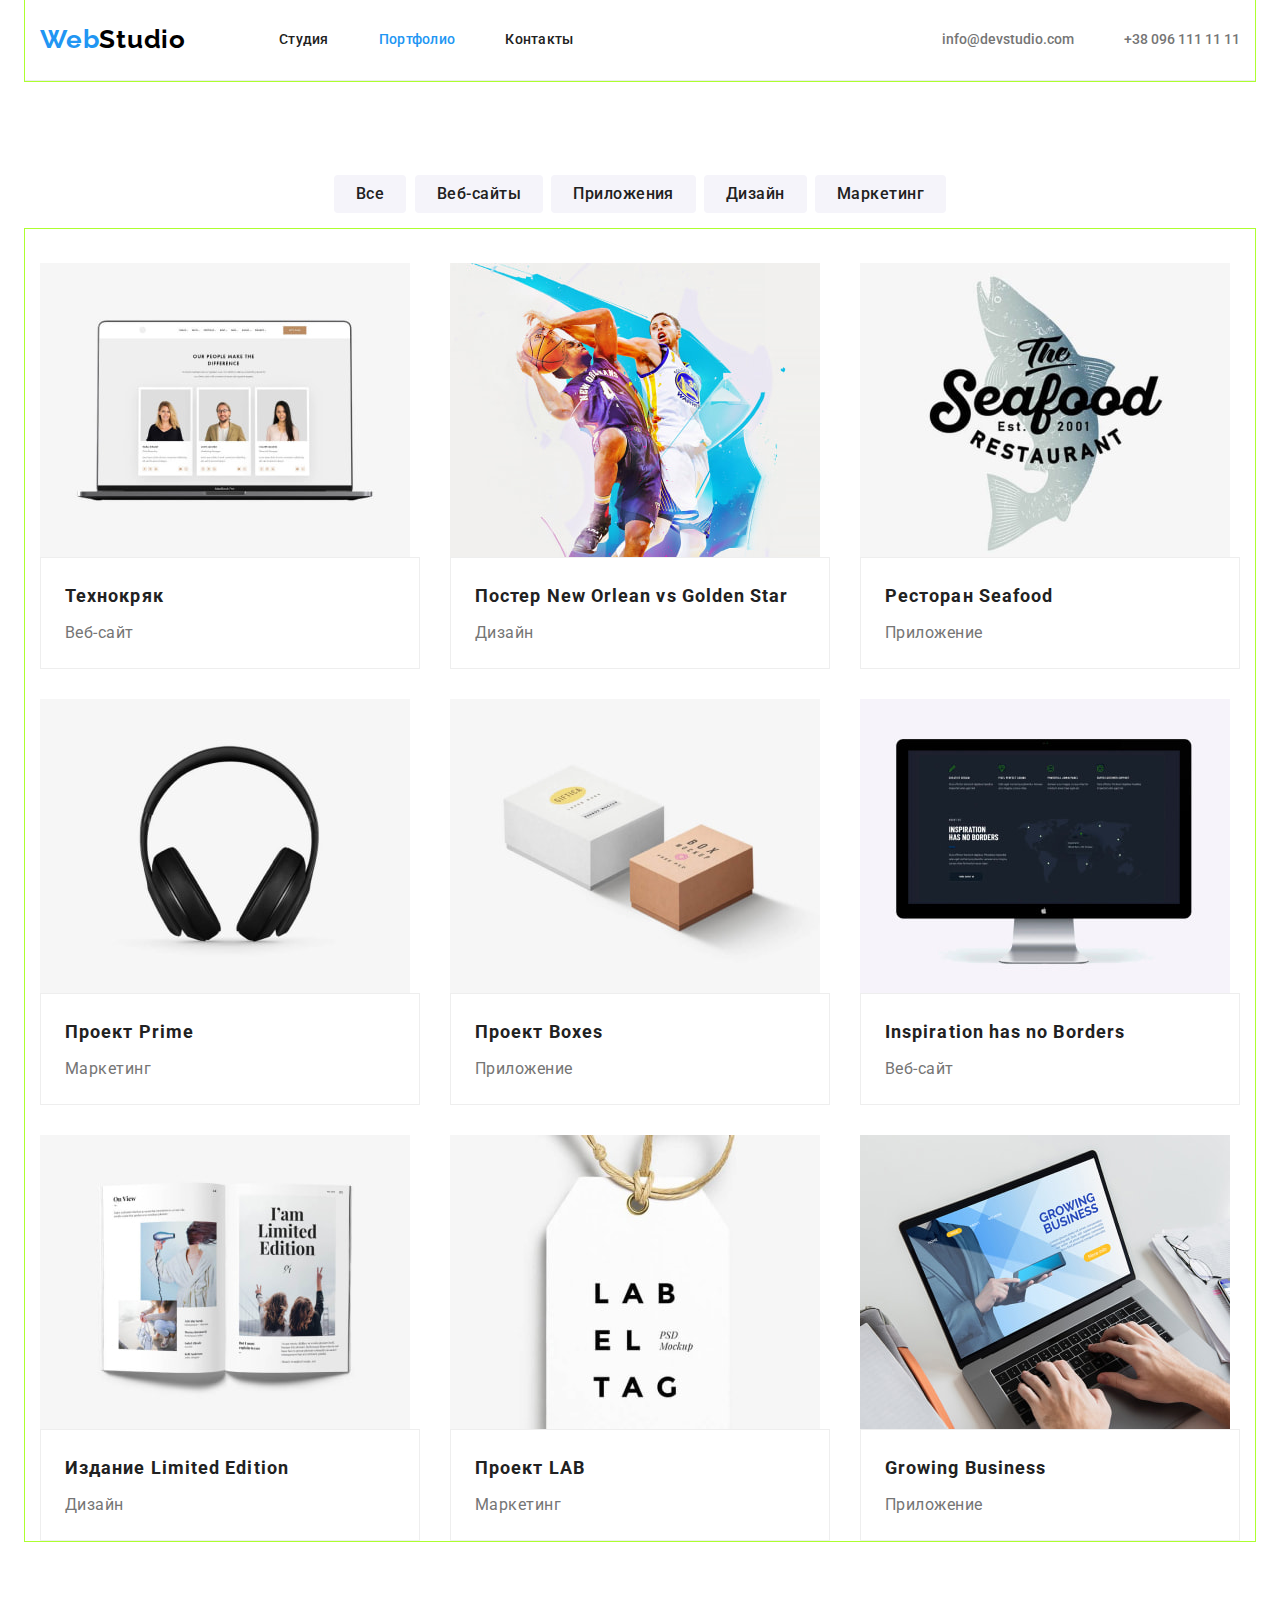
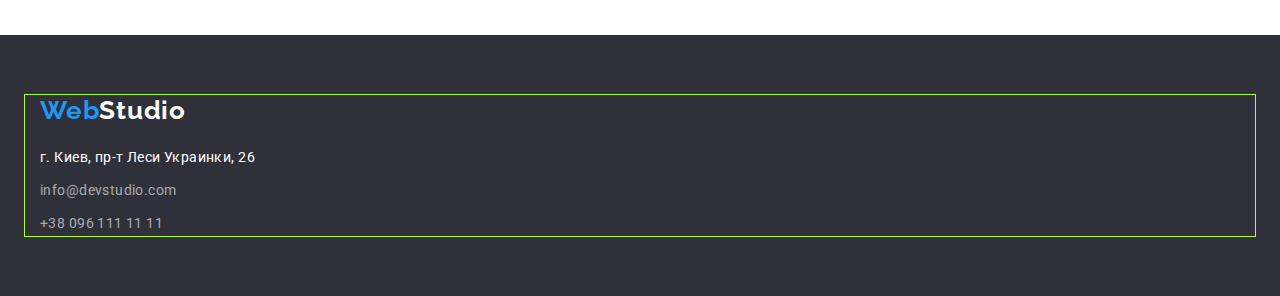
==== commit 0d48d07f: "Отредактированная ДЗ-3" ====
--- a/portfolio.html
+++ b/portfolio.html
@@ -37,117 +37,144 @@
     </header>
 
     <main>
-        <section class="portfolio section">
-        <div class="container">
-            <!-- Заголовок для ассистивных технологий -->
-            <h1 class="visually-hidden">Портфолио</h1>
-
-            <!-- Фильтры -->
-            <!-- Заголовок для ассистивных технологий -->
-            <h2 class="visually-hidden">Фильтры страницы портфолио</h2>
-                <ul class="list-filter">
-                    <li class="item-filter">
-                        <button class="button-filter active" type="button">Все</button>
+        <section class="section">
+                <!-- Заголовок для ассистивных технологий -->
+                <h1 class="visually-hidden">Портфолио</h1>
+    
+                <!-- Фильтры -->
+                <!-- Заголовок для ассистивных технологий -->
+                <h2 class="visually-hidden">Фильтры страницы портфолио</h2>
+                    <ul class="list-filter">
+                        <li class="item-filter">
+                            <button class="button-filter active" type="button">Все</button>
+                        </li>
+                        <li class="item-filter">
+                            <button class="button-filter" type="button">Веб-сайты</button>
+                        </li>
+                        <li class="item-filter">
+                            <button class="button-filter" type="button">Приложения</button>
+                        </li>
+                        <li class="item-filter">
+                            <button class="button-filter" type="button">Дизайн</button>
+                        </li>
+                        <li class="item-filter">
+                            <button class="button-filter" type="button">Маркетинг</button>
+                        </li>
+                    </ul>     
+                
+                <!-- Заголовок для ассистивных технологий  -->
+            <div class="container portfolio">
+                <h2 class="visually-hidden">Галерея проектов</h2>
+                <ul class="cards-list">
+                    <li class="item-card">
+                        <a class="link-card" href="">
+                            <div class="card">
+                                <img src="./img-portfolio/img-1.jpeg" alt="Веб-сайт" width="370">
+                            </div>
+                                <div class="cards-discription">
+                                    <h3 class="cards-title">Технокряк</h3>
+                                    <p class="text-card">Веб-сайт</p>
+                                </div>
+                        </a>
                     </li>
-                    <li class="item-filter">
-                        <button class="button-filter" type="button">Веб-сайты</button>
+    
+                    <li class="item-card">
+                        <a class="link-card" href="">
+                            <div class="card">
+                                <img src="./img-portfolio/img-2.jpeg" alt="Дизайн" width="370">
+                            </div>
+                                <div class="cards-discription">
+                                    <h3 class="cards-title">Постер New Orlean vs Golden Star</h3>
+                                    <p class="text-card">Дизайн</p>
+                                </div>
+                        </a>
                     </li>
-                    <li class="item-filter">
-                        <button class="button-filter" type="button">Приложения</button>
+    
+                    <li class="item-card">
+                        <a class="link-card" href="">
+                            <div class="card">
+                                <img src="./img-portfolio/img-3.jpeg" alt="Приложение" width="370">
+                            </div>
+                                <div class="cards-discription">
+                                    <h3 class="cards-title">Ресторан Seafood</h3>
+                                    <p class="text-card">Приложение</p>
+                                </div> 
+                        </a>
                     </li>
-                    <li class="item-filter">
-                        <button class="button-filter" type="button">Дизайн</button>
+    
+                    <li class="item-card">
+                        <a class="link-card" href="">
+                            <div class="card">
+                                <img src="./img-portfolio/img-4.jpeg" alt="Маркетинг" width="370">
+                            </div>
+                                <div class="cards-discription">
+                                    <h3 class="cards-title">Проект Prime</h3>
+                                    <p class="text-card">Маркетинг</p>
+                                </div>
+                        </a>
                     </li>
-                    <li class="item-filter">
-                        <button class="button-filter" type="button">Маркетинг</button>
+    
+                    <li class="item-card">
+                        <a class="link-card" href="">
+                            <div class="card">
+                                    <img src="./img-portfolio/img-5.jpeg" alt="Приложение" width="370">
+                            </div>
+                                <div class="cards-discription">
+                                    <h3 class="cards-title">Проект Boxes</h3>
+                                    <p class="text-card">Приложение</p>
+                                </div>
+                        </a>
                     </li>
-                </ul>       
-            
-            <!-- Заголовок для ассистивных технологий  -->
-            <h2 class="visually-hidden">Галерея проектов</h2>
-            <ul class="cadrs-list">
-                <li class="item-card">
-                    <a class="link-card" href="">
-                        <img src="./img-portfolio/img-1.jpeg" alt="Веб-сайт" width="370">
-                        <div class="cards-discription">
-                            <h3 class="cards-title">Технокряк</h3>
-                            <p class="cards-item">Веб-сайт</p>
-                        </div>
-                    </a>
-                </li>
-                <li class="item-card">
-                    <a class="link-card" href="">
-                        <img src="./img-portfolio/img-2.jpeg" alt="Дизайн" width="370">
-                        <div class="cards-discription">
-                            <h3 class="cards-title">Постер New Orlean vs Golden Star</h3>
-                            <p class="cards-item">Дизайн</p>
-                        </div>
-                    </a>
-                </li>
-                <li class="item-card">
-                    <a class="link-card" href="">
-                        <img src="./img-portfolio/img-3.jpeg" alt="Приложение" width="370">
-                        <div class="cards-discription">
-                            <h3 class="cards-title">Ресторан Seafood</h3>
-                            <p class="cards-item">Приложение</p>
-                        </div>
-                    </a>
-                </li>
-                <li class="item-card">
-                    <a class="link-card" href="">
-                        <img src="./img-portfolio/img-4.jpeg" alt="Маркетинг" width="370">
-                        <div class="cards-discription">
-                            <h3 class="cards-title">Проект Prime</h3>
-                            <p class="cards-item">Маркетинг</p>
-                        </div>
-                    </a>
-                </li>
-                <li class="item-card">
-                    <a class="link-card" href="">
-                        <img src="./img-portfolio/img-5.jpeg" alt="Приложение" width="370">
-                        <div class="cards-discription">
-                            <h3 class="cards-title">Проект Boxes</h3>
-                            <p class="cards-item">Приложение</p>
-                        </div>
-                    </a>
-                </li>
-                <li class="item-card">
-                    <a class="link-card" href="">
-                        <img src="./img-portfolio/img-6.jpeg" alt="Веб-сайт" width="370">
-                        <div class="cards-discription">
-                            <h3 class="cards-title">Inspiration has no Borders</h3>
-                            <p class="cards-item">Веб-сайт</p>
-                        </div>
-                    </a>
-                </li>
-                <li class="item-card">
-                    <a class="link-card" href="">
-                        <img src="./img-portfolio/img-7.jpeg" alt="Дизайн" width="370">
-                        <div class="cards-discription">
-                            <h3 class="cards-title">Издание Limited Edition</h3>
-                            <p class="cards-item">Дизайн</p>
-                        </div>
-                    </a>
-                </li>
-                <li class="item-card">
-                    <a class="link-card" href="">
-                        <img src="./img-portfolio/img-8.jpeg" alt="Маркетинг" width="370">
-                        <div class="cards-discription">
-                            <h3 class="cards-title">Проект LAB</h3>
-                            <p class="cards-item">Маркетинг</p>
-                        </div>
-                    </a>
-                </li>
-                <li class="item-card">
-                    <a class="link-card" href="">
-                        <img src="./img-portfolio/img-9.jpeg" alt="Приложение" width="370">
-                        <div class="cards-discription">
-                            <h3 class="cards-title">Growing Business</h3>
-                            <p class="cards-item">Приложение</p>
-                        </div>
-                    </a>
-                </li>
-            </ul>
+    
+                    <li class="item-card">
+                        <a class="link-card" href="">
+                            <div class="card">
+                                <img src="./img-portfolio/img-6.jpeg" alt="Веб-сайт" width="370">
+                            </div>
+                                <div class="cards-discription">
+                                    <h3 class="cards-title">Inspiration has no Borders</h3>
+                                    <p class="text-card">Веб-сайт</p>
+                                </div>
+                        </a>
+                    </li>
+    
+                    <li class="item-card">
+                        <a class="link-card" href="">
+                            <div class="card">
+                                <img src="./img-portfolio/img-7.jpeg" alt="Дизайн" width="370">
+                            </div>
+                                <div class="cards-discription">
+                                    <h3 class="cards-title">Издание Limited Edition</h3>
+                                    <p class="text-card">Дизайн</p>
+                                </div>
+                        </a>
+                    </li>
+    
+                    <li class="item-card">
+                        <a class="link-card" href="">
+                            <div class="card">
+                                <img src="./img-portfolio/img-8.jpeg" alt="Маркетинг" width="370">
+                            </div>
+                                <div class="cards-discription">
+                                    <h3 class="cards-title">Проект LAB</h3>
+                                    <p class="text-card">Маркетинг</p>
+                                </div>
+                        </a>
+                    </li>
+    
+                    <li class="item-card">
+                        <a class="link-card" href="">
+                            <div class="card">
+                                <img src="./img-portfolio/img-9.jpeg" alt="Приложение" width="370">
+                            </div>
+                                <div class="cards-discription">
+                                    <h3 class="cards-title">Growing Business</h3>
+                                    <p class="text-card">Приложение</p>
+                                </div>
+                        </a>
+                    </li>
+                </ul>
+            </div>
         </div>
         </section>
     </main>
--- a/css/styles.css
+++ b/css/styles.css
@@ -3,6 +3,7 @@
   --title-text-color: #212121;
   --accent-color: #2196f3;
   --background-clr-btn: #f5f4fa;
+  --card-set-gap: 30px;
 }
 
 body {
@@ -15,11 +16,10 @@
 
 li {
   list-style: none;
-  margin: 0;
+  margin: 0; 
 }
 ul {
-  margin: 0;
-  padding: 0;
+  margin: 0; 
 }
 a {
   text-decoration: none;
@@ -30,6 +30,8 @@
 }
 img {
   display: block;
+  max-width: 100%;
+  height: auto;
 }
 /* Шапка сайта */
 
@@ -135,21 +137,12 @@
 /* Секция Герой */
 .hero {
   background: #2f303a;
-}
-.hero-conteiner {
-  text-align: center;
-  width: 1200px;
   height: 600px;
-  padding-left: 15px;
-  padding-right: 15px;
+  text-align: center;
   padding-top: 200px;
-  padding-bottom: 280px;
-  margin-left: auto;
-  margin-right: auto;
-
-  outline: 1px solid white;
 }
 .hero-title {
+  align-items: center;
   width: 696px;
   height: 120px;
   margin-left: auto;
@@ -166,9 +159,9 @@
 }
 
 .button {
-  margin-right: auto;
-  margin-left: auto;
   margin-top: 30px;
+  align-items: center;
+  text-align: center;
   width: 200px;
   height: 50px;
 
@@ -197,19 +190,19 @@
   clip-path: inset(50%);
   margin: -1px;
 }
-.conteiner-features {
- height: 101px;
+.main-features {
+  display: block;
 }
 .features {
   display: flex;
-  justify-content: space-between;
+
 }
 .features-item {
   width: 270px;
   height: 101px;
 }
 .features .features-item + .features-item {
-  margin-left: 30px;
+  margin-left: var(--card-set-gap);
 }
 .features-title {
   margin-bottom: 10px;
@@ -257,20 +250,10 @@
 .team {
   background: #f5f4fa;
 }
-.our-team {
-  display: flex;
-  flex-wrap: wrap;
-  width: 1200px;
-  margin-left: auto;
-  margin-right: auto;
-  padding: 94px 15px;
-  justify-content: space-around;
-
-  outline: 1px solid red;
-  
-}
 .team-title {
   margin-bottom: 50px;
+  text-align: center;
+
   font-weight: 700;
   font-size: 36px;
   line-height: 1.16;
@@ -285,15 +268,16 @@
 }
 
 .list-members .member + .member {
-  margin-left: 30px;
+  margin-left: var(--card-set-gap);
+}
+.member {
+  background-color: #ffffff;
 }
 .member-discription {
   padding-top: 30px;
   padding-bottom: 30px;
 }
-.member {
-  background-color: #ffffff;
-}
+
 .team-member {
   text-align: center;
   margin-bottom: 10px;
@@ -323,15 +307,7 @@
   padding-top: 60px;
   padding-bottom: 60px;
 }
-.footer-item {
-  align-items: flex-start;
-  width: 1200px;
-  padding: 60px 0px;
-  margin-left: auto;
-  margin-right: auto;
-
-  outline: 1px solid white;
-}
+
 .logotype {
   display: block;
   margin-bottom: 20px;
--- a/css/flex.css
+++ b/css/flex.css
@@ -1,10 +1,18 @@
+:root {
+    --primary-text-color: #757575;
+    --title-text-color: #212121;
+    --accent-color: #2196f3;
+    --background-clr-btn: #f5f4fa;
+    --card-set-gap: 30px;
+}
+   
     /* Страница Портфолио */
 ul {
     margin: 0;
     padding: 0;
 }
 
-        /* Хедер */
+      /* Хедер */
 .header-container {
     border-bottom: 1px solid #ECECEC;
 }
@@ -40,10 +48,9 @@
 
 .list-filter {
     display: flex;
-    align-items: center;
     justify-content: center;
-    align-content: flex-start;
     height: 54px;
+    align-items: flex-start;
 }
 .item-filter {
     height: 38px;
@@ -54,48 +61,43 @@
 }
 
 /* Галерея проектов */
+
+.portfolio {
+    padding-top: 34px;
+}
+.cards-list {
+    display: flex;
+    flex-wrap: wrap;
+    margin-left: calc(-1 * var(--card-set-gap));
+    margin-top: calc(-1 * var(--card-set-gap));
+}
+.cards-list > .item-card {
+    flex-basis: calc(100% / 3 - var(--card-set-gap));
+    margin-left: var(--card-set-gap);
+    margin-top: var(--card-set-gap);
+    
+    background: #FFFFFF;
+}
+.cards-discription {
+    display: block;
+    padding: 20px 24px;
+    text-align: start;
+    border: 1px solid #EEEEEE;
+}
 .cards-title {
-    margin: 20px 24px;
-
     font-weight: 700;
     font-size: 18px;
-    line-height: 2;
+    line-height: 2; 
     letter-spacing: 0.06em;
   
     color: var(--title-text-color);
 }
-.cards-item {
+.text-card {
+    margin-top: 4px;
+
     font-size: 16px;
     line-height: 1.88;
     letter-spacing: 0.03em;
   
     color: var(--primary-text-color);
-}
-
-.cadrs-list {
-    display: flex;
-    flex-wrap: wrap;
-}
-.link-card {
-
-}
-.item-card {
-    width: 370px;
-    height: 404px;
-    
-    background: #FFFFFF;
-    border: 1px solid #EEEEEE;
-}
-
-.cards-discription {
-    padding: 20px 24px;
-    width: 322px;
-    height: 70px;
-    text-align: start;
-}
-.item-card:nth-child(3n) {
-    margin-right: 0;
-}
-.item-card:nth-child(n+4) {
-    margin-top: 30px;
 }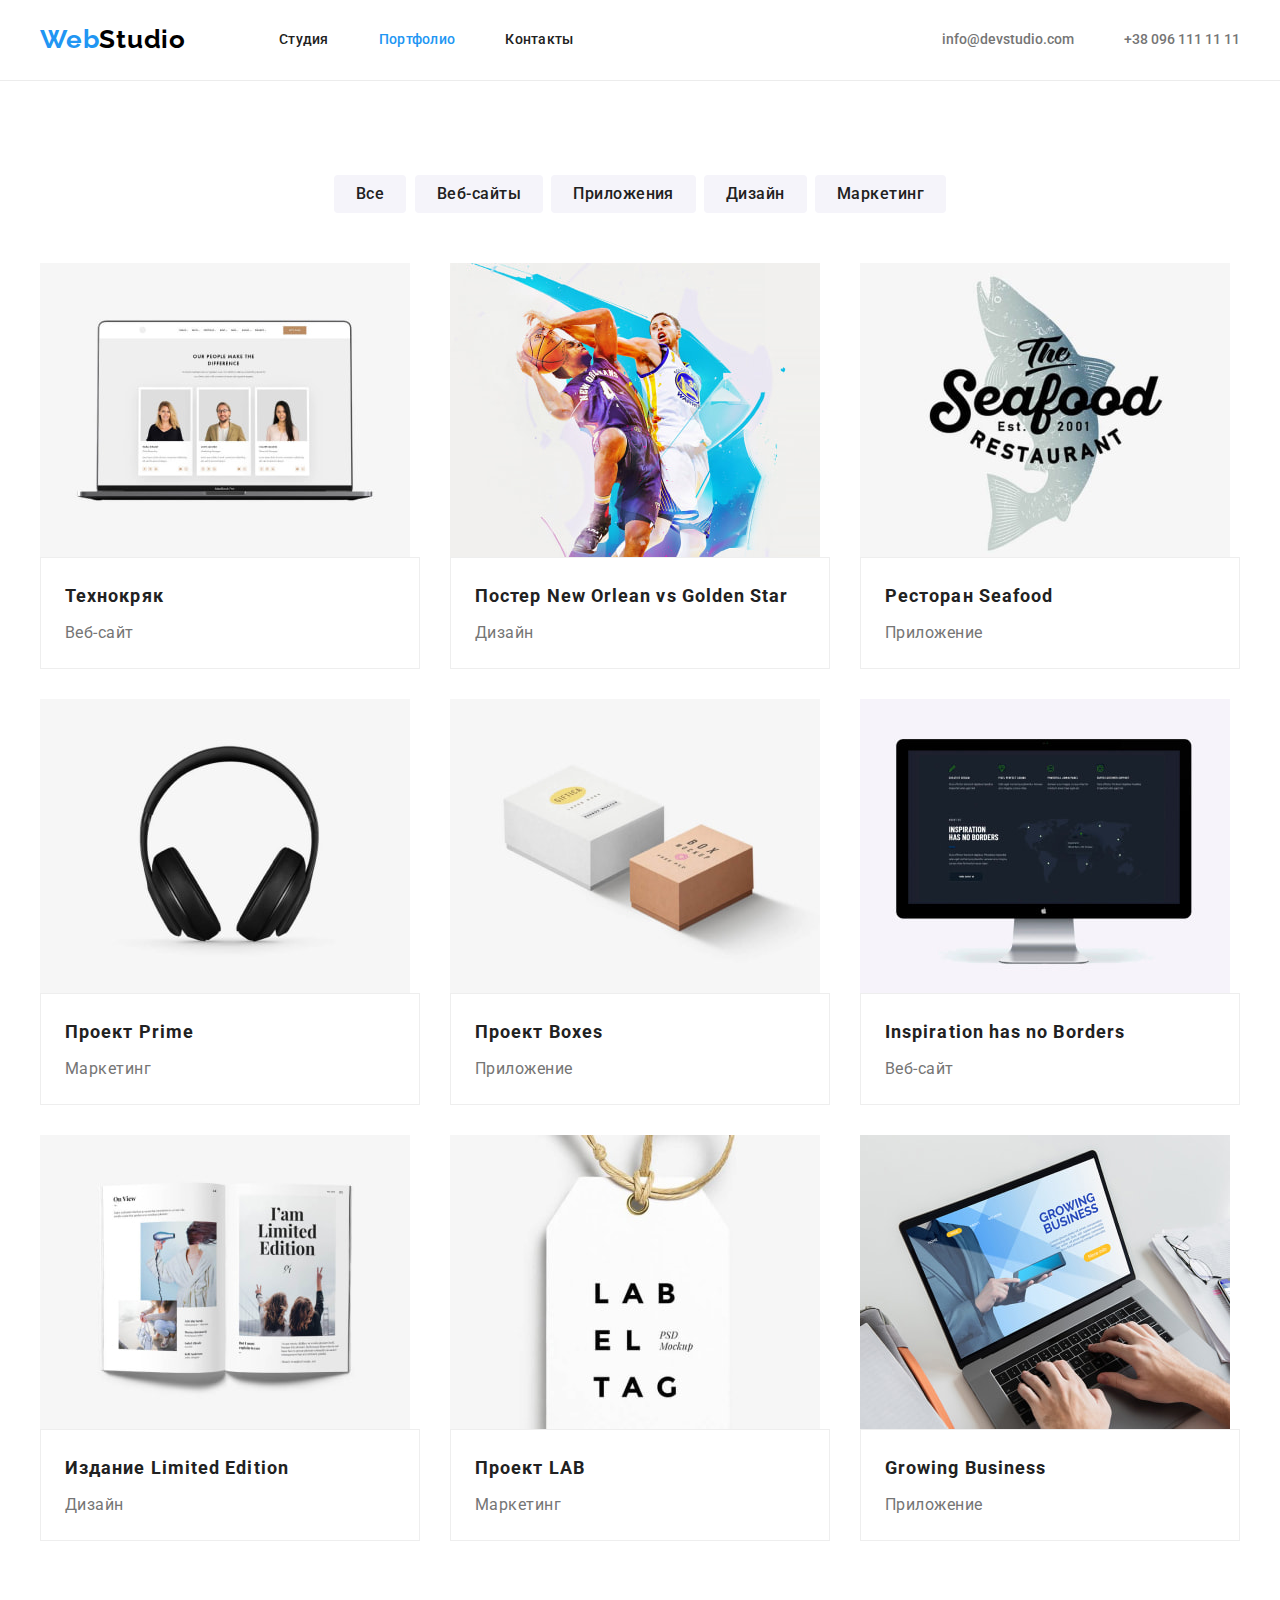
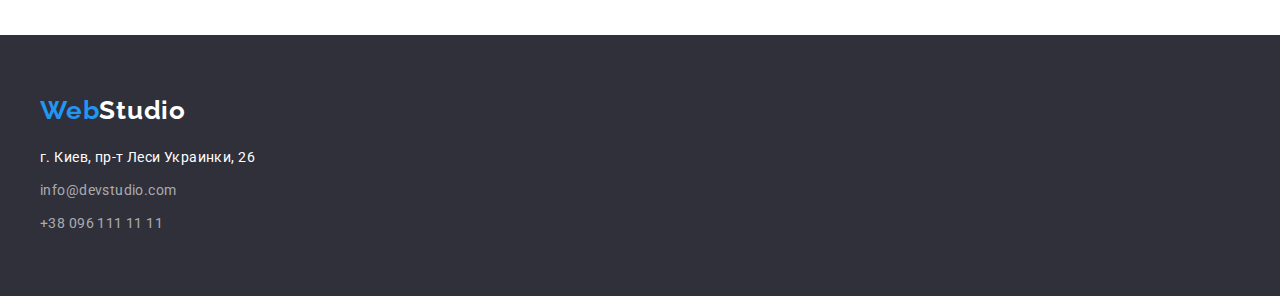
==== commit 3fc92c1a: "Исправляет отступы" ====
--- a/portfolio.html
+++ b/portfolio.html
@@ -18,7 +18,7 @@
 </head>
 <body>
     <!-- Шапка сайта -->
-    <header class="header">
+    <header class="header-portfolio">
         <div class="container header-container">
             <a class="logo" href="./index.html">Web<span class="logo-title">Studio</span></a> 
             <nav class="nav-box">
@@ -38,10 +38,10 @@
 
     <main>
         <section class="section">
+            <div class="container portfolio">
                 <!-- Заголовок для ассистивных технологий -->
                 <h1 class="visually-hidden">Портфолио</h1>
-    
-                <!-- Фильтры -->
+                 <!-- Фильтры -->
                 <!-- Заголовок для ассистивных технологий -->
                 <h2 class="visually-hidden">Фильтры страницы портфолио</h2>
                     <ul class="list-filter">
@@ -60,10 +60,8 @@
                         <li class="item-filter">
                             <button class="button-filter" type="button">Маркетинг</button>
                         </li>
-                    </ul>     
-                
+                    </ul>              
                 <!-- Заголовок для ассистивных технологий  -->
-            <div class="container portfolio">
                 <h2 class="visually-hidden">Галерея проектов</h2>
                 <ul class="cards-list">
                     <li class="item-card">
--- a/css/styles.css
+++ b/css/styles.css
@@ -16,10 +16,12 @@
 
 li {
   list-style: none;
-  margin: 0; 
+  margin: 0;
+  padding: 0;
 }
 ul {
-  margin: 0; 
+  margin: 0;
+  padding: 0; 
 }
 a {
   text-decoration: none;
@@ -41,8 +43,6 @@
   padding-right: 15px;
   margin-left: auto;
   margin-right: auto;
-
-  outline: 1px solid greenyellow;
 }
 .section {
   padding-top: 94px;
@@ -195,11 +195,9 @@
 }
 .features {
   display: flex;
-
 }
 .features-item {
   width: 270px;
-  height: 101px;
 }
 .features .features-item + .features-item {
   margin-left: var(--card-set-gap);
@@ -229,7 +227,7 @@
   padding-bottom: 94px;
 }
 .tasks-title {
-  padding-bottom: 50px;
+  margin-bottom: 50px;
 
   font-weight: 700;
   font-size: 36px;
--- a/css/flex.css
+++ b/css/flex.css
@@ -1,19 +1,45 @@
+/* Страница Портфолио */
+
 :root {
     --primary-text-color: #757575;
     --title-text-color: #212121;
     --accent-color: #2196f3;
     --background-clr-btn: #f5f4fa;
     --card-set-gap: 30px;
-}
-   
-    /* Страница Портфолио */
-ul {
+  }
+  
+  body {
+    font-family: 'Roboto', sans-serif;
+    background-color: #ffffff;
+    color: var(--primary-text-color);
+  
+    margin: 0;
+  }
+  
+  li {
+    list-style: none;
     margin: 0;
     padding: 0;
-}
+  }
+  ul {
+    margin: 0;
+    padding: 0; 
+  }
+  a {
+    text-decoration: none;
+    margin: 0;
+  }
+  h1, h2, h3, p {
+    margin: 0;
+  }
+  img {
+    display: block;
+    max-width: 100%;
+    height: auto;
+  }
 
       /* Хедер */
-.header-container {
+.header-portfolio {
     border-bottom: 1px solid #ECECEC;
 }
 
@@ -51,6 +77,7 @@
     justify-content: center;
     height: 54px;
     align-items: flex-start;
+    margin-bottom: 34px;
 }
 .item-filter {
     height: 38px;
@@ -62,12 +89,13 @@
 
 /* Галерея проектов */
 
-.portfolio {
+/* .portfolio {
     padding-top: 34px;
-}
+} */
 .cards-list {
     display: flex;
     flex-wrap: wrap;
+
     margin-left: calc(-1 * var(--card-set-gap));
     margin-top: calc(-1 * var(--card-set-gap));
 }
